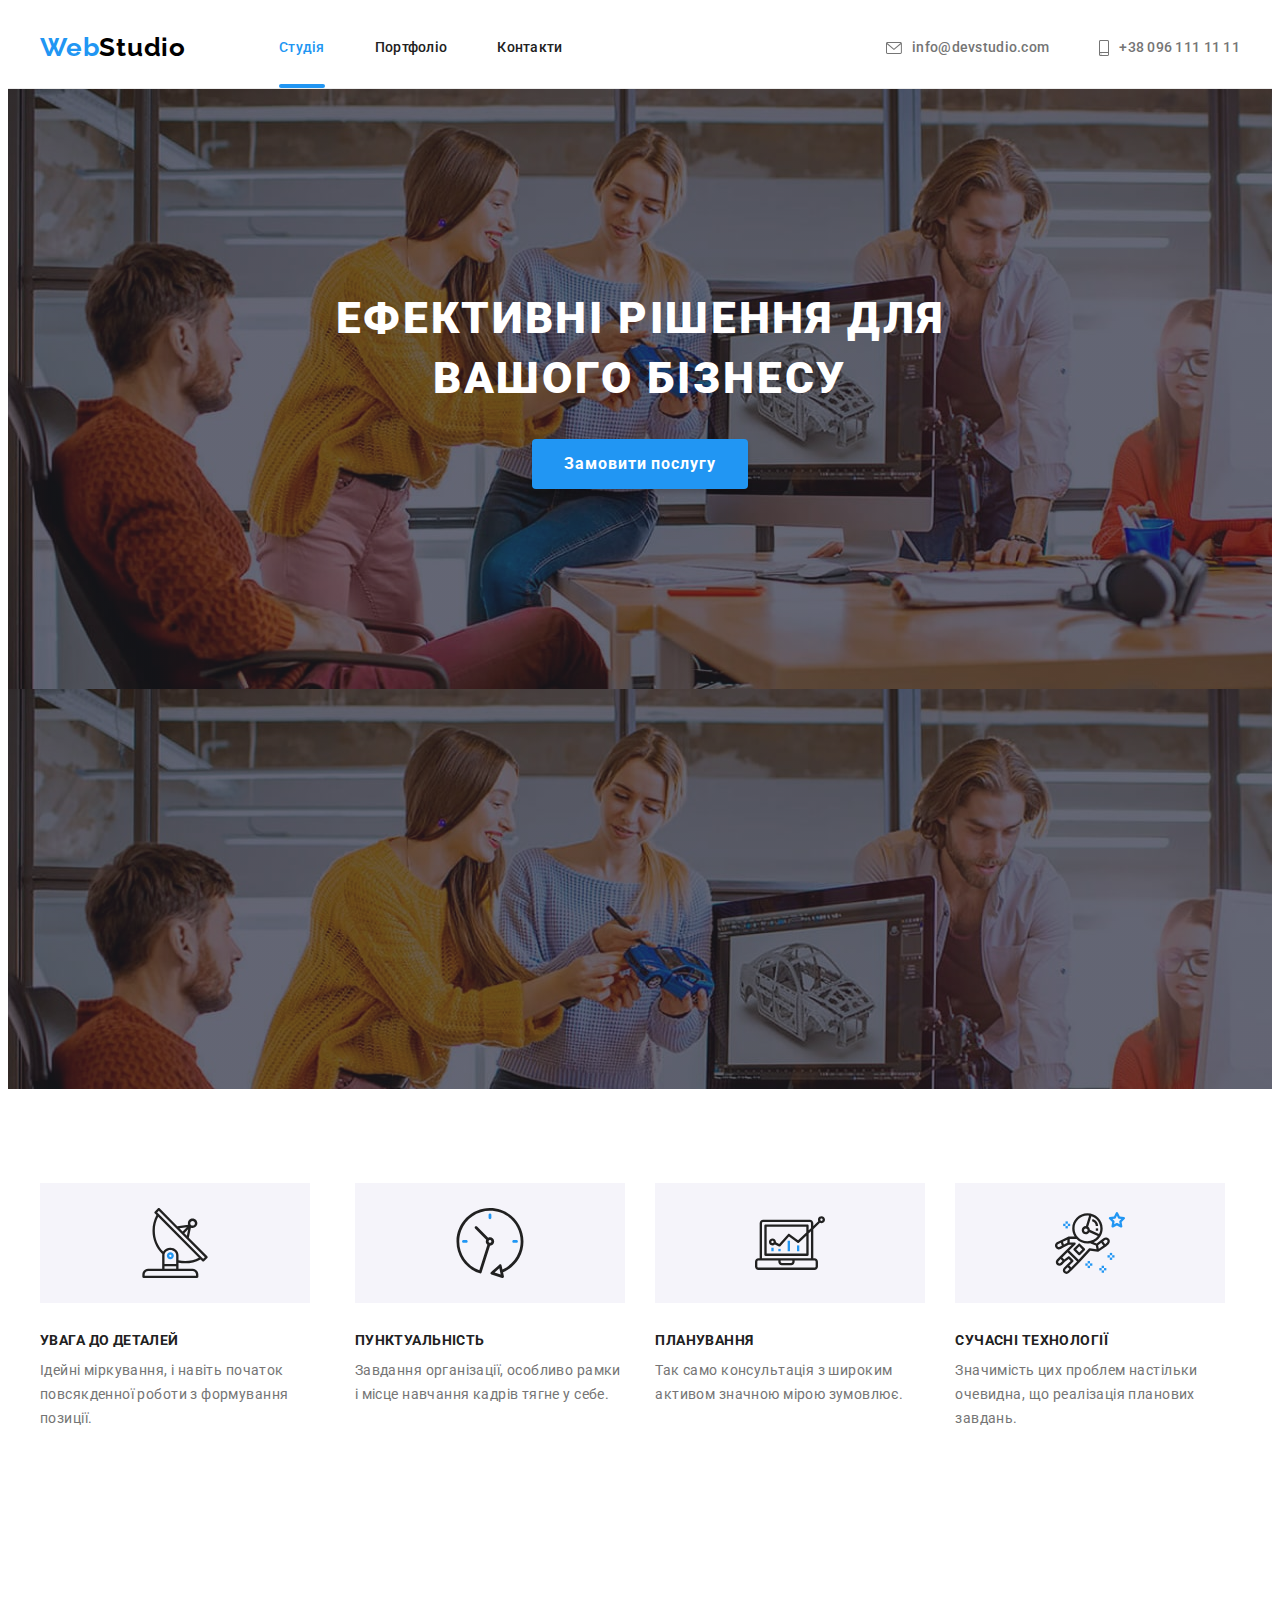
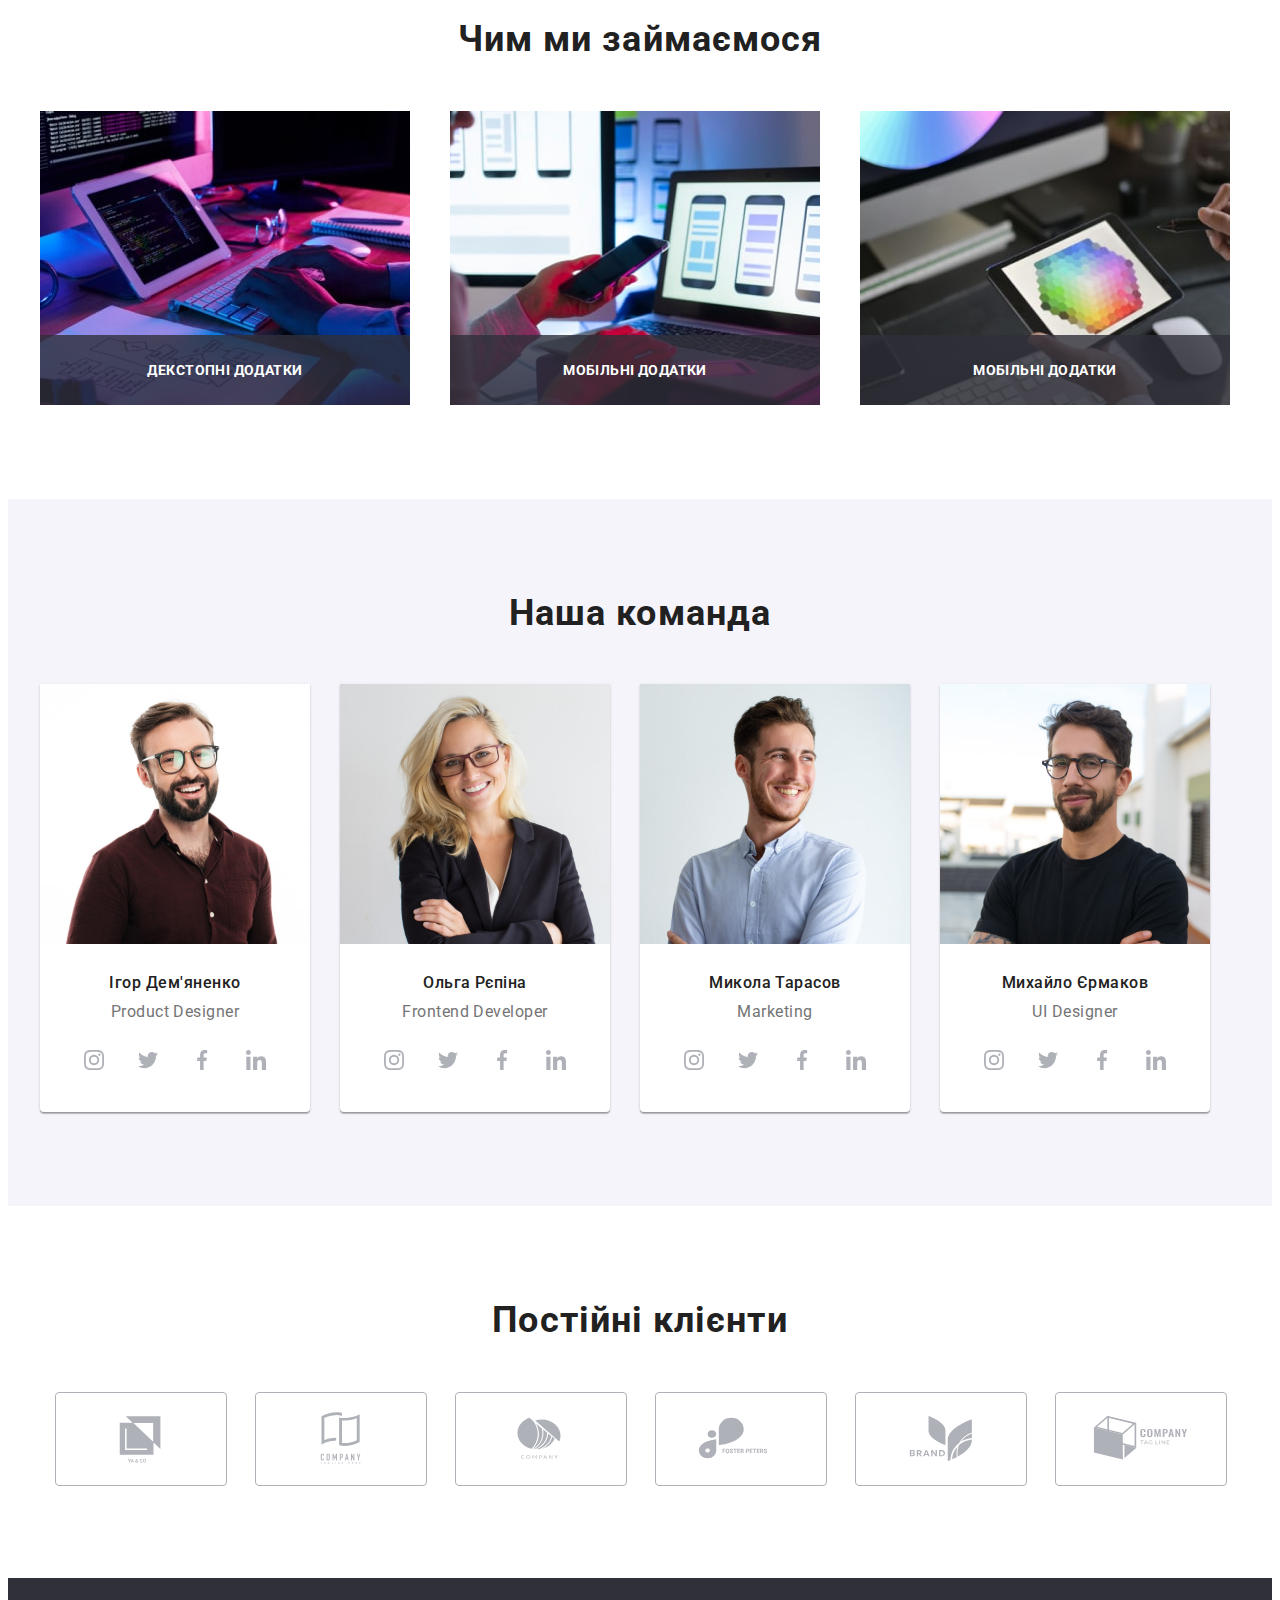
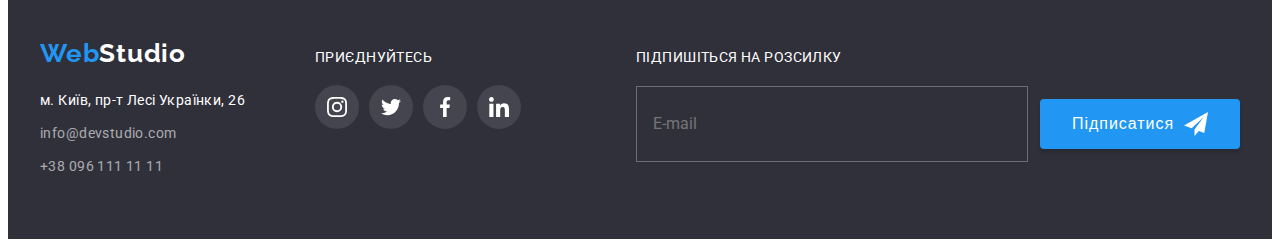
==== index.html @ c7eecdfa "8 start" ====
<!DOCTYPE html>
<html lang="uk">
<head>
    <meta charset="UTF-8">
    <meta http-equiv="X-UA-Compatible" content="IE=edge">
    <meta name="viewport" content="width=device-width, initial-scale=1.0">
    <title>Студія</title>
    <link rel="preconnect" href="https://fonts.googleapis.com">
    <link rel="preconnect" href="https://fonts.gstatic.com" crossorigin>
    <link href="https://fonts.googleapis.com/css2?family=Raleway:wght@700&family=Roboto:wght@400;500;700;900&display=swap"
        rel="stylesheet">
    <link rel="stylesheet" href="https://cdnjs.cloudflare.com/ajax/libs/modern-normalize/1.1.0/modern-normalize.min.css"
        integrity="sha512-wpPYUAdjBVSE4KJnH1VR1HeZfpl1ub8YT/NKx4PuQ5NmX2tKuGu6U/JRp5y+Y8XG2tV+wKQpNHVUX03MfMFn9Q=="
        crossorigin="anonymous" referrerpolicy="no-referrer" />
    <!-- <link rel="stylesheet" href="./css/styles.css" /> -->
    <link rel="stylesheet" href="./css/main.min.css" />
</head>
<body>
    
    <header> <!--Залоговок, шапка -->
        <div class="container ">
            <nav class="main-header">
                <a href="/" class="logo link"> <span>Web</span>Studio</a>
                <ul class="site-nav">
                    <li class="site-nav__item"><a href="/" class="site-nav__link current">Студія</a></li>
                    <li class="site-nav__item"><a href="./portfolio.html" class="site-nav__link">Портфоліо</a></li>
                    <li class="site-nav__item"><a href="/" class="site-nav__link">Контакти</a></li>
                </ul>
            </nav>
                <ul class="site-contacts">
                    <li class="site-contacts__item">
                        <a href="mailto:info@devstudio.com" class="site-contacts__mail link">
                            <svg class="contacts-icon envelope" width="16" height="12">
                                <use href="./images/icons.svg#icon-envelope"></use>
                            </svg>info@devstudio.com   
                        </a>
                    </li>
                    <li class="site-contacts__item">
                        <a href="tel:+380961111111" class="site-contacts__tel link">
                            <svg class="contacts-icon smartphone" width="10" height="16">
                                <use href="./images/icons.svg#icon-smartphone"></use>
                            </svg>+38 096 111 11 11
                        </a>
                    </li>
                </ul>
        </div>
    </header>

    
    <main> <!--Основний вміст сторінки -->
           <section class="hero overley">
                <div class="container">
                    <h1 class="hero-title">Ефективні рішення для вашого бізнесу</h1>
                    <button type="button" class="button" data-modal-open>Замовити послугу</button>
                </div>
            </section>
            
            <section class="section">
                <div class="container">
                    <h2 class="visually-hidden">Пункти організації роботи</h2>
                    <ul class="feature-list">
                        <li class="title-list icon-antenna">
                            <h3 class="title">УВАГА ДО ДЕТАЛЕЙ</h3>
                            <p>Ідейні міркування, і навіть початок повсякденної роботи з формування позиції.</p>
                        </li>
                            
                        <li class="title-list icon-clok">
                            <h3 class="title">ПУНКТУАЛЬНІСТЬ</h3>
                            <p>Завдання організації, особливо рамки і місце навчання кадрів тягне у себе.</p>
                        </li>
                            
                        <li class="title-list icon-diagram">
                            <h3 class="title">ПЛАНУВАННЯ</h3>
                            <p>Так само консультація з широким активом значною мірою зумовлює.</p>
                        </li>
                            
                        <li class="title-list icon-astronaut">
                            <h3 class="title">СУЧАСНІ ТЕХНОЛОГІЇ</h3>
                            <p>Значимість цих проблем настільки очевидна, що реалізація планових завдань.</p>
                        </li>
                    </ul>
                </div>
            </section>

            <section class="section section-work">
                <div class="container">
                    <h2 class="picture">Чим ми займаємося</h2>
                        <ul class="card-set">
                            <li class="card">
                                <div class="thumb">
                                    <img src="./images/img1.jpg" alt="Верстка сайту" width="370">
                                        <div class="product-actions">
                                            <p>ДЕКСТОПНІ ДОДАТКИ</p>
                                        </div>
                                </div>
                            </li>
                            <li class="card">
                                <div class="thumb">
                                    <img src="./images/img2.jpg" alt="Налаштування для мобільних телефонів" width="370">
                                        <div class="product-actions">
                                            <p>МОБІЛЬНІ ДОДАТКИ</p>
                                        </div>
                                </div>
                            </li>
                            <li class="card">
                                <img src="./images/img3.jpg" alt="Підбір кольорів" width="370">
                                <div class="thumb">
                                        <div class="product-actions">
                                            <p>МОБІЛЬНІ ДОДАТКИ</p>
                                        </div>
                                </div>
                            </li>
                        </ul>
                </div>
            </section>

            <section class="section-team section">
                <div class="container">
                <h2 class="team">Наша команда</h2>
                    <ul class="team-list">
                        <li class="team-card social-links">
                            <img src="./images/img1.1.jpg" alt="Ігор Дем'яненко" width="270">
                                <div class="team-names">
                                    <h3 class="team-member">Ігор Дем'яненко</h3>
                                    <p>Product Designer</p>

                                    <ul class="soc-list">
                                        <li class="soc-items"><a class="soc-link" href="#">
                                                <svg width="20" height="20" class="soc-icons">
                                                    <use href="./images/icons.svg#icon-instagram-2"></use>
                                    
                                                </svg>
                                            </a></li>
                                        <li class="soc-items"><a class="soc-link" href="#">
                                                <svg width="20" height="20" class="soc-icons">
                                                    <use href="./images/icons.svg#icon-twitter-1"></use>
                                    
                                                </svg>
                                            </a></li>
                                        <li class="soc-items"><a class="soc-link" href="#">
                                                <svg width="20" height="20" class="soc-icons">
                                                    <use href="./images/icons.svg#icon-facebook-1"></use>
                                    
                                                </svg>
                                            </a></li>
                                        <li class="soc-items"><a class="soc-link" href="#">
                                                <svg width="20" height="20" class="soc-icons">
                                                    <use href="./images/icons.svg#icon-linkedin-1"></use>
                                    
                                                </svg>
                                            </a></li>
                                    </ul>
                                </div>

                               
                        </li>
                        <li class="team-card social-links">
                            <img src="./images/img1.2.jpg" alt="Ольга Рєпіна" width="270">
                                <div class="team-names">
                                    <h3 class="team-member">Ольга Рєпіна</h3>
                                    <p>Frontend Developer</p>
                                    <ul class="soc-list">
                                        <li class="soc-items"><a class="soc-link" href="#">
                                                <svg width="20" height="20" class="soc-icons">
                                                    <use href="./images/icons.svg#icon-instagram-2"></use>
                                    
                                                </svg>
                                            </a></li>
                                        <li class="soc-items"><a class="soc-link" href="#">
                                                <svg width="20" height="20" class="soc-icons">
                                                    <use href="./images/icons.svg#icon-twitter-1"></use>
                                    
                                                </svg>
                                            </a></li>
                                        <li class="soc-items"><a class="soc-link" href="#">
                                                <svg width="20" height="20" class="soc-icons">
                                                    <use href="./images/icons.svg#icon-facebook-1"></use>
                                    
                                                </svg>
                                            </a></li>
                                        <li class="soc-items"><a class="soc-link" href="#">
                                                <svg width="20" height="20" class="soc-icons">
                                                    <use href="./images/icons.svg#icon-linkedin-1"></use>
                                    
                                                </svg>
                                            </a></li>
                                    </ul>
                                </div>
                                
                        </li>
                        <li class="team-card social-links">
                            <img src="./images/img1.3.jpg" alt="Микола Тарасов" width="270">
                                <div class="team-names">
                                    <h3 class="team-member">Микола Тарасов</h3>
                                    <p>Marketing</p>
                                    <ul class="soc-list">
                                        <li class="soc-items"><a class="soc-link" href="#">
                                                <svg width="20" height="20" class="soc-icons">
                                                    <use href="./images/icons.svg#icon-instagram-2"></use>
                                    
                                                </svg>
                                            </a></li>
                                        <li class="soc-items"><a class="soc-link" href="#">
                                                <svg width="20" height="20" class="soc-icons">
                                                    <use href="./images/icons.svg#icon-twitter-1"></use>
                                    
                                                </svg>
                                            </a></li>
                                        <li class="soc-items"><a class="soc-link" href="#">
                                                <svg width="20" height="20" class="soc-icons">
                                                    <use href="./images/icons.svg#icon-facebook-1"></use>
                                    
                                                </svg>
                                            </a></li>
                                        <li class="soc-items"><a class="soc-link" href="#">
                                                <svg width="20" height="20" class="soc-icons">
                                                    <use href="./images/icons.svg#icon-linkedin-1"></use>
                                    
                                                </svg>
                                            </a></li>
                                    </ul>
                                </div>
                                
                        </li>
                        <li class="team-card social-links">
                            <img src="./images/img1.4.jpg" alt="Михайло Єрмаков" width="270">
                                <div class="team-names">
                                    <h3 class="team-member">Михайло Єрмаков</h3>
                                    <p>UI Designer</p>
                                    <ul class="soc-list">
                                        <li class="soc-items"><a class="soc-link" href="#">
                                                <svg width="20" height="20" class="soc-icons">
                                                    <use href="./images/icons.svg#icon-instagram-2"></use>
                                    
                                                </svg>
                                            </a></li>
                                        <li class="soc-items"><a class="soc-link" href="#">
                                                <svg width="20" height="20" class="soc-icons">
                                                    <use href="./images/icons.svg#icon-twitter-1"></use>
                                    
                                                </svg>
                                            </a></li>
                                        <li class="soc-items"><a class="soc-link" href="#">
                                                <svg width="20" height="20" class="soc-icons">
                                                    <use href="./images/icons.svg#icon-facebook-1"></use>
                                    
                                                </svg>
                                            </a></li>
                                        <li class="soc-items"><a class="soc-link" href="#">
                                                <svg width="20" height="20" class="soc-icons">
                                                    <use href="./images/icons.svg#icon-linkedin-1"></use>
                                    
                                                </svg>
                                            </a></li>
                                    </ul>
                                </div>
                                
                        </li>
                    </ul>
                </div>
            </section>
            <section class="section-customers section">
                <div class="container">
                    <h2 class="team">Постійні клієнти</h2>
                        <ul class="customers-list">
                            <li class="customers-items">
                                <a class="customers-link" href="#">
                                    <svg width="106" height="60" class="customers-icons">
                                        <use href="./images/icons.svg#icon-Logo"></use>                        
                                    </svg>
                                </a>
                            </li>
                            <li class="customers-items">
                                <a class="customers-link" href="#">
                                    <svg width="106" height="60" class="customers-icons">
                                        <use href="./images/icons.svg#icon-Logo-1"></use>
                                    </svg>
                                </a>
                            </li>
                            <li class="customers-items">
                                <a class="customers-link" href="#">
                                    <svg width="106" height="60" class="customers-icons">
                                        <use href="./images/icons.svg#icon-Logo-2"></use>
                                    </svg>
                                </a>
                            </li>
                            <li class="customers-items">
                                <a class="customers-link" href="#">
                                    <svg width="106" height="60" class="customers-icons">
                                        <use href="./images/icons.svg#icon-Logo-3"></use>
                                    </svg>
                                </a>
                            </li>
                            <li class="customers-items">
                                <a class="customers-link" href="#">
                                    <svg width="106" height="60" class="customers-icons">
                                        <use href="./images/icons.svg#icon-Logo-4"></use>
                                    </svg>
                                </a>
                            </li>
                            <li class="customers-items">
                                <a class="customers-link" href="#">
                                    <svg width="106" height="60" class="customers-icons">
                                        <use href="./images/icons.svg#icon-Logo-5"></use>
                                    </svg>
                                </a>
                            </li>
                            
                        </ul>

                </div>
            </section>
    </main>


    <footer class="footer"> <!-- Колонтитул -->
        <div class="container div-footer">
            <div>
                <a href="/" class="footer-logo link"> <span>Web</span>Studio</a>
                    <address>
                        <ul class="link">
                            <li class="address-link"><a href="" class="link-addres link">м. Київ, пр-т Лесі Українки, 26</a></li>
                            <li class="address-link"><a href="mailto:info@devstudio.com" class="link-mail link">info@devstudio.com</a></li>
                            <li class="address-link"><a href="tel:+380961111111" class="link-tel link">+38 096 111 11 11</a></li>
                        </ul>
                    </address>
            </div>
            <div class="join">
                    <p class="join-soc">ПРИЄДНУЙТЕСЬ</p>
                    <ul class="soc-list-join">
                        <li class="soc-items-join">
                            <a class="soc-link-join" href="#">
                                <svg width="20" height="20" class="soc-icons">
                                    <use href="./images/icons.svg#icon-instagram-2"></use>
                                </svg>
                            </a>
                        </li>
                        <li class="soc-items-join">
                            <a class="soc-link-join" href="#">
                                <svg width="20" height="20" class="soc-icons">
                                    <use href="./images/icons.svg#icon-twitter-1"></use>
                                </svg>
                            </a>
                        </li>
                        <li class="soc-items-join">
                            <a class="soc-link-join" href="#">
                                <svg width="20" height="20" class="soc-icons">
                                    <use href="./images/icons.svg#icon-facebook-1"></use>
                                </svg>
                            </a>
                        </li>
                        <li class="soc-items-join">
                            <a class="soc-link-join" href="#">
                                <svg width="20" height="20" class="soc-icons">
                                    <use href="./images/icons.svg#icon-linkedin-1"></use>
                                </svg>
                            </a>
                        </li>
                    </ul>
            </div>
            <div class="forma">
               <form class="form-bottom">
                    <p class="form-text">ПІДПИШІТЬСЯ НА РОЗСИЛКУ</p>
                        <div class="forma-email">
                            <input name="email" type="email" class="forma-email-input" placeholder="E-mail">
                                <button type="submit" class="forma-button-submit">
                                    <span class="forma-button-text">Підписатися</span>
                                        <svg class="forma-icon">
                                            <use href="./images/icons.svg#icon-icon-send"></use>
                                        </svg>
                                </button>
                        </div>
               </form> 
            </div>
        </div>
       
    </footer>

    <div class="backdrop is-hidden" data-modal>
        <div class="modal">
            <button class="close" data-modal-close>
            <svg class="icon-close">
                <use href="./images/icons.svg#icon-close-black"></use>
            </svg>
            </button> 
            <form class="form-modal">
                <h2 class="title-modal">Залиште свої дані, ми вам передзвонимо</h2>
                    <div class="form-field">
                        <label for="name">Ім'я</label>
                        <div class="modal-input-wrapper">
                            <input type="text" name="name" id="name">
                            <svg class="icon-modal" width="18" height="18">
                                <use href="./images/icons.svg#icon-person-black-18dp-1"></use>
                            </svg>
                        </div>
                    </div>
                    <div class="form-field">
                        <label for="tel">Телефон</label>
                        <div class="modal-input-wrapper">
                            <input type="tel" name="tel" id="tel">
                            <svg class="icon-modal" width="18" height="18">
                                <use href="./images/icons.svg#icon-phone-black-18dp-1"></use>
                            </svg>
                        </div>
                    </div>
                    <div class="form-field">
                        <label for="email">Пошта</label>
                        <div class="modal-input-wrapper">
                            <input type="email" name="email" id="email">
                            <svg class="icon-modal" width="18" height="18">
                                <use href="./images/icons.svg#icon-email-black-18dp-1"></use>
                            </svg>
                        </div>
                    </div>
                    <div class="form-field">
                        <label for="comment">Коментар</label>
                        <textarea class="comment" name="comment" id="comment" cols="30" rows="10" placeholder="Введіть текст"></textarea>
                    </div>

                    <div class="form-field-check">
                        <input class="modal-politic-check visually-hidden" type="checkbox" name="politic" id="politic">
                        <label class="modal-politic-label" for="politic">Погоджуюся з розсилкою та приймаю <a class="a-modal" href="">Умови договору</a></label>
                    </div>
                    
                    <div class="form-submit">
                        <button class="submit-button" type="submit">Відправити</button>
                    </div>

            </form>  
        </div>
        
    </div>

    <script src="./js/modal.js"></script>
</body>
</html>
---- css/styles.css ----
:root {
    --body-color: #757575;
    --span-color: #2196F3;
    --logo-color: #000000;
    --main-nav-link-color: #212121;
    --hero-title-color: #FFFFFF;
    --link-mail-color: rgba(255, 255, 255, 0.6);
    --link-tel-color: rgba(255, 255, 255, 0.6);

}

p,
h1,
h2,
h3,
h4,
h5,
h6 {
    margin: 0px;
}

ul,
ol {
    margin: 0px;
    padding: 0;
}


img {
    display: block;
    max-width: 100%;
    height: auto;
}

.container {
    width: 1200px;
    padding-left: 15px;
    padding-right: 15px;
    margin-left: auto;
    margin-right: auto;
}

.section {
    padding-top: 94px;
    padding-bottom: 94px;
}

body {
    color: var(--body-color);
    font-family: 'Roboto', sans-serif;
}

/* header */

span {
    color:var(--span-color);
}


.logo {
    display: flex;
    margin: 24px 93px 25px 0;

    color: var(--logo-color);
    font-family: 'Raleway';
    font-weight: 700;
    font-size: 26px;
    line-height: 1.19;
    letter-spacing: 0.03em;
}


/*main-nav*/

header .container {
    display: flex;
    align-items: center;
}

.main-header {
    display: flex;
}

.site-nav {
    display: flex;
}


.site-nav__item {
    margin-right: 50px;
}


.site-nav__item:last-child {
    margin-right: 0;
}



.site-nav__link {
    display: block;
        padding-top: 32px;
        padding-bottom: 32px;
    
        color: var(--main-nav-link-color);
        font-weight: 500;
        font-size: 14px;
        line-height: 1.14;
        letter-spacing: 0.02em;

        text-decoration: none;
    
        transition-property: color;
        transition-duration: 250ms;
        transition-timing-function: cubic-bezier(0.4, 0, 0.2, 1);
}



.site-nav__link:hover,
.site-nav__link:focus {
    color: var(--span-color);
}



.site-nav__link.current {
    color: var(--span-color);

    position: relative;
}

/* Підкреслення*/


.site-nav__link.current::after {
    content: '';

    position: absolute;
    bottom: 0;

    display: block;
    width: 100%;
    height: 4px;
    background: #2196F3;
    border-radius: 2px;
}




/* header > ul */

header {
    border-bottom: 1px solid #ECECEC;
}

.nav {
    display: flex;
    margin-left: auto;
        
}

.nav .item {
    display: flex;
    margin-right: 50px;
    margin-top: 32px;
    margin-bottom: 32px;
}

.nav .item:last-child {
    margin-right: 0;
}


.mail {
    display: flex;
    align-items: center;


    color: var(--body-color);
    font-weight: 500;
    font-size: 14px;
    line-height: 1.14;
    letter-spacing: 0.02em;

    transition-property: color;
    transition-duration: 250ms;
    transition-timing-function: cubic-bezier(0.4, 0, 0.2, 1);
}

.tel {
    display: flex;
    align-items: center;


    color: var(--body-color);
    font-weight: 500;
    font-size: 14px;
    line-height: 1.14;
    letter-spacing: 0.02em;

    transition-property: color;
    transition-duration: 250ms;
    transition-timing-function: cubic-bezier(0.4, 0, 0.2, 1);
}

.mail:hover,
.mail:focus {
    color: var(--span-color);
}

.tel:hover,
.tel:focus {
    color: var(--span-color);
}

.envelope {
    margin-right: 10px;
    fill: currentColor;   
}

.smartphone {
    margin-right: 10px;
    fill: currentColor;
}


/*main*/

/*hero*/



.hero { 
    padding: 200px 0px;
    text-align: center;

    background-color: #2F303A;
}

.overley {
    max-width: 1600px;
    height: 600px;
    margin-left: auto;
    margin-right: auto;

    background-image: linear-gradient(to right,
            rgba(47, 48, 58, 0.4),
            rgba(47, 48, 58, 0.4)),
        url(../images/Img-hero.jpg);

}

.hero-title {
    display: block;
    margin: auto; 
    max-width: 696px;
    margin-bottom: 30px;

    color: var(--hero-title-color);
    font-weight: 900;
    font-size: 44px;
    line-height: 1.36;
    text-align: center;
    letter-spacing: 0.06em;
    text-transform: uppercase;
}

/* button */

.button {
    border-radius: 4px;
    padding: 10px 32px;
    border: transparent;
     
    color: var(--hero-title-color);
    background-color: #2196F3;
    font-family: 'Roboto';
    font-weight: 700;
    font-size: 16px;
    line-height: 1.88;
    letter-spacing: 0.06em;
    cursor: pointer;

    box-shadow: 0px 4px 4px rgba(0, 0, 0, 0.15);

    transition-property: background-color;
    transition-duration: 250ms;
    transition-timing-function: cubic-bezier(0.4, 0, 0.2, 1);
}

.button:hover,
.button:focus {
    background: #188CE8;
}

/*feature-list*/

.feature-list {
    display: flex;
    gap: 30px;  
}

.feature-list .title-list:last-child {
    margin-right: 0;
}

.feature-list .title {
    margin-bottom: 10px;

    color: var(--main-nav-link-color);
    font-weight: 700;
    font-size: 14px;
    line-height: 1.14;
    letter-spacing: 0.03em;
    text-transform: uppercase
}

.feature-list p {
    font-size: 14px;
    line-height: 1.71;
    letter-spacing: 0.03em;
}

.title-list::before {
    display: block;
    content: "";
    height: 120px;
    width: 270px;
    background-size: 70px;
    background-repeat: no-repeat;
    background-position: center;
    background-color: #F5F4FA;
    margin-bottom: 30px;
    
}

.icon-antenna::before {
    background-image: url(../images/antenna\ 1.svg);
}

.icon-clok::before {
    background-image: url(../images/clock\ 1.svg);
}

.icon-diagram::before {
    background-image: url(../images/diagram\ 1.svg);
}

.icon-astronaut::before {
    background-image: url(../images/astronaut\ 1.svg);
}


/*picture*/

.section-work {
    padding-top: 0;
}

.card-set {
    display: flex;
    margin-right: -30px;
    text-align: center;
}

.card-set .card {
    flex-basis: calc(100% / 3 - 30px);
    margin-right: 30px;
    
    
}

.card-set .card:last-child {
    margin-right: 0;
}

.picture {
    margin-bottom: 50px;

    color: var(--main-nav-link-color);
    font-weight: 700;
    font-size: 36px;
    line-height: 1.16;
    text-align: center;
    letter-spacing: 0.03em;
}

.thumb {
    position: relative;
}

.product-actions {
    position: absolute;
    bottom: 0;
    
    width: 370px;
    height: 70px;

    background: rgba(47, 48, 58, 0.8);
}

.product-actions p {
    font-weight: 700;
    font-size: 14px;
    line-height: 16px;
    text-align: center;
    letter-spacing: 0.03em;
    color: #FFFFFF;

    margin-top: 27px;
}



/*team*/

.team-list {
    display: flex;
}

.team-card {
    width: 270px;
    margin-right: 30px;
}

.team-card:nth-child(4n) {
    margin-right: 0;
}

/* .social-links {
    content: "";
    display: inline-block;
    width: 206px;
    height: 44px;
    background-image: url(../images/instagram\ 2.svg), 
    url(../images/twitter\ 1.svg);
    background-size: 20px;
    background-repeat: no-repeat;
    background-position: avto;
    background-color: gray;
} */

.section-team {
    background: #F5F4FA;
}

.team-list > li {
    background: #FFFFFF;
    /* filter: drop-shadow(0px 4px 4px rgba(0, 0, 0, 0.25)); */
    box-shadow: 0px 1px 3px rgba(0, 0, 0, 0.12), 0px 1px 1px rgba(0, 0, 0, 0.14), 0px 2px 1px rgba(0, 0, 0, 0.2);
    border-radius: 0px 0px 4px 4px;
}

.team {
    margin-bottom: 50px;

    color: var(--main-nav-link-color);
    font-weight: 700;
    font-size: 36px;
    line-height: 1.16;
    text-align: center;
    letter-spacing: 0.03em;
}

.team-names {
    padding-top: 30px;
    padding-bottom: 30px;
}


.team-member {
    margin-bottom: 10px;

    color: var(--main-nav-link-color);
    font-weight: 500;
    font-size: 16px;
    line-height: 1.18;
    text-align: center;
    letter-spacing: 0.03em;
}

.team-list p {
    font-size: 16px;
    line-height: 1.18;
    text-align: center;
    letter-spacing: 0.03em;
}

.soc-list {
    margin-top: 16px;
    
    display: flex;
    justify-content: center;
    align-items: center;
}

.soc-items {
    width: 44px;
    height: 44px;

}

.soc-link {
    width: 100%;
    height: 100%;
    background-color: #fff;
    display: flex;
    border-radius: 50%;
    justify-content: center;
    align-items: center;
    color: #AFB1B8;

    transition-property: background-color, color, fill;
    transition-duration: 250ms;
    transition-timing-function: cubic-bezier(0.4, 0, 0.2, 1);

}

.soc-link:hover {
    background-color: #2196F3;
    fill: #fff;
}

.soc-link {
    fill: currentColor;
}

.soc-items:not(:last-child) {
    margin-right: 10px;
}


/* Постійні клієнти */

.customers-list {
    display: flex;
    justify-content: center;
    align-items: center;
}

.customers-items {
    width: 170px;
    height: 92px;
    
    margin-right: 30px;
}

.customers-items:nth-child(6) {
    margin-right: 0px;
}

.customers-link {
    width: 100%;
    height: 100%;
    display: flex;
    justify-content: center;
    align-items: center;
    fill: #AFB1B8;
    
    border: 1px solid #AFB1B8;
    border-radius: 4px;

    transition-property: fill;
    transition-duration: 250ms;
    transition-timing-function: cubic-bezier(0.4, 0, 0.2, 1);
}

.customers-link:hover,
.customers-link:focus {
    border: 1px solid #2196F3;
}

.customers-link:hover {
    fill:  #2196F3;
}






/*footer*/

address .link {
    display: block;
}

.footer {
    padding-top: 60px;
    padding-bottom: 60px;

    background: #2F303A;
}


.footer-logo {
    display: flex;
    margin-bottom: 20px;

    color: var(--hero-title-color);
    font-family: 'Raleway';
    font-weight: 700;
    font-size: 26px;
    line-height: 1.19;
    letter-spacing: 0.03em;
}

.link-addres {
    color: var(--hero-title-color);
    font-style: normal;
    font-weight: 400;
    font-size: 14px;
    line-height: 1.71;
    letter-spacing: 0.03em;

    transition-property:color;
    transition-duration: 250ms;
    transition-timing-function: cubic-bezier(0.4, 0, 0.2, 1);
}

.link-addres:hover,
.link-addres:focus {
    color: var(--span-color);
}

.address-link {
    margin-bottom: 9px;
}

.address-link:last-child {
    margin-bottom: 0;
}

.link-mail {
    color: var(--link-mail-color);
    font-style: normal;
    font-weight: 400;
    font-size: 14px;
    line-height: 1.71;
    letter-spacing: 0.03em;

    transition-property: color;
    transition-duration: 250ms;
    transition-timing-function: cubic-bezier(0.4, 0, 0.2, 1);
}

.link-mail:hover,
.link-mail:focus {
    color: var(--span-color);
}

.link-tel {
    color: var(--link-tel-color);
    font-style: normal;
    font-weight: 400;
    font-size: 14px;
    line-height: 1.71;
    letter-spacing: 0.03em;

    transition-property: color;
    transition-duration: 250ms;
    transition-timing-function: cubic-bezier(0.4, 0, 0.2, 1);
}

.link-tel:hover,
.link-tel:focus  {
    color: var(--span-color);
}


/* ПРИЄДНУЙТЕСЬ */

.div-footer {
    display: flex;
    align-items: baseline;
}

.join {
    margin-left: 70px;
}

.join-soc {
    font-size: 14px;
    line-height: 16px;
    letter-spacing: 0.03em;
    text-transform: uppercase;
    margin-bottom: 20px;
    
    color: #FFFFFF;
}

.soc-list-join {
    display: flex;
    justify-content: center;
    align-items: center;
}

.soc-items-join {
    width: 44px;
    height: 44px;

}

.soc-link-join {
    width: 100%;
    height: 100%;
    
    background: rgba(255, 255, 255, 0.1);
    display: flex;
    border-radius: 50%;
    justify-content: center;
    align-items: center;
    color: #fff;

    transition-property: background, color;
    transition-duration: 250ms;
    transition-timing-function: cubic-bezier(0.4, 0, 0.2, 1);

}

.soc-link-join:hover {
    background-color: #2196F3;
    fill: #fff;
}

.soc-link-join {
    fill: currentColor;
}

.soc-items-join:not(:last-child) {
    margin-right: 10px;
}

/* ПРИЄДНУЙТЕСЬ кінець */


/* ПІДПИШІТЬСЯ НА РОЗСИЛКУ */

.forma {
    margin-left: auto;
}

.form-bottom {
    display: block;
    margin-top: 0em;
}

.form-text {
    font-size: 14px;
    line-height: 1.14;
    letter-spacing: 0.03em;
    text-transform: uppercase;
    margin-bottom: 20px;
    
    color: #FFFFFF;
}

.forma-email {
    display: flex;
    align-items: center;
    
}

.forma-email-input{
    width: 358px;
    height: 50px;
    padding-left: 16px;
    font-size: 16px;
    line-height: 1.25;
    cursor: pointer;
    border: 1px solid rgba(255, 255, 255, 0.3);
    transition: filter 250ms cubic-bezier(0.4, 0, 0.2, 1);
    background-color: #2F303A;
    color: rgba(255, 255, 255, 0.6);
}

.forma-button-submit {
    display: flex;
    width: 200px;
    height: 50px;

    background: #2196F3;
    box-shadow: 0px 4px 4px rgba(0, 0, 0, 0.15);
    border-radius: 4px;
    border: none;

    
    margin-left: 12px;
    align-items: center;
    justify-content: center;
    cursor: pointer;
        
    transition: box-shadow 250ms cubic-bezier(0.4, 0, 0.2, 1);
        
}



.forma-button-text {
    font-size: 16px;
    line-height: 1.88;
       
    align-items: center;
    text-align: center;
    letter-spacing: 0.06em;
    
    color: #FFFFFF;
}

.forma-icon {
    margin-left: 10px;
    width: 24px;
    height: 24px;
}


/* portfolio */

.list-but {
    display: flex;
    justify-content: center;
    margin-bottom: 50px;

}

.list-but .filter + .filter {
    margin-left: 8px;
    
    
}


.but {
    display: flex;
    border-radius: 4px;
    padding: 6px 22px;
    border: transparent;

    color: var(--main-nav-link-color);
    background: #F5F4FA;
    font-family: 'Roboto';
    font-weight: 500;
    font-size: 16px;
    line-height: 1.62;
    cursor: pointer;

    transition-property: background, color, box-shadow;
    transition-duration: 250ms;
    transition-timing-function: cubic-bezier(0.4, 0, 0.2, 1);

    
}

.but:hover,
.but:focus {
    color: #FFFFFF;
    background:#2196F3;

    box-shadow: 0px 3px 1px rgba(0, 0, 0, 0.1), 0px 1px 2px rgba(0, 0, 0, 0.08), 0px 2px 2px rgba(0, 0, 0, 0.12);
    border-radius: 4px;
}

/* net */

.net {
    display: flex;
    flex-wrap: wrap;
} 


.net-element {
    width: calc((100% - 60px) / 3);
    margin-right: 30px;
    margin-bottom: 30px;

    
}

.net-element:nth-child(3n) {
    margin-right: 0;
}

.net-element:nth-last-child(-n + 3) {
    margin-bottom: 0;
}

.title-element {
    margin: 20px 24px 20px 24px;
}

.portfolio-link {
    display: block;

    transition-property: box-shadow ;
    transition-duration: 250ms;
    transition-timing-function: cubic-bezier(0.4, 0, 0.2, 1);

}

.portfolio-link:hover,
.portfolio-link:focus {
    
    box-shadow: 0px 1px 1px rgba(0, 0, 0, 0.12), 0px 4px 4px rgba(0, 0, 0, 0.06), 1px 4px 6px rgba(0, 0, 0, 0.16);
}


.project-description {
    padding: 20px 24px;
    border-left: 1px solid #EEEEEE;
    border-right: 1px solid #EEEEEE;
    border-bottom: 1px solid #EEEEEE;
}

.project {
    margin-bottom: 4px;

    color: var(--main-nav-link-color);
    font-weight: 700;
    font-size: 18px;
    line-height: 2.00;
    letter-spacing: 0.06em;
}
.description {
    color: var(--body-color);
    font-size: 16px;
    line-height: 1.88;
    letter-spacing: 0.03em;
}

/* Оверлей */

.portfolio-thumb {
    position: relative;
    overflow: hidden;
}

.overlay {
    position: absolute;
    top: 0;
    left: 0;
    width: 100%;
    height: 100%;
    padding-top: 63px;
    padding-right: 24px;
    padding-left: 24px;


    background: rgba(33, 150, 243, 0.9);

    transform:translateY(100%);
    transition: transform 250ms cubic-bezier(0.4, 0, 0.2, 1);
}

.net-element:hover .overlay {
    transform: translateY(0);
}

.overlay p {
    font-size: 18px;
    line-height: 1.56;
            
    letter-spacing: 0.03em;
    
    color: #FFFFFF;
}



ul {
    list-style: none;
}

.link {
    text-decoration: none;
}

.visually-hidden {
    position: absolute;
    width: 1px;
    height: 1px;
    margin: -1px;
    border: 0;
    padding: 0;
    white-space: nowrap;
    overflow: hidden;
}


/* backdrop */

.backdrop {
    position: fixed;
    top: 0;
    left: 0;
    width: 100%;
    height: 100%;
    background: rgba(0, 0, 0, 0.2);

    transition-property: background, opacity;
    transition-duration: 250ms;
    transition-timing-function: cubic-bezier(0.4, 0, 0.2, 1);

}

.backdrop.is-hidden {
    opacity: 0;
    pointer-events: none;
}

.modal {
    position: absolute;
    top: 50%;
    left: 50%;
    transform: translate(-50%, -50%);

    min-height: 581px;
    min-width: 528px;

    background: #FFFFFF;
    
    box-shadow: 0px 1px 3px rgba(0, 0, 0, 0.12), 0px 1px 1px rgba(0, 0, 0, 0.14), 0px 2px 1px rgba(0, 0, 0, 0.2);
    border-radius: 4px;

    transition-property: background, opacity, box-shadow;
    transition-duration: 250ms;
    transition-timing-function: cubic-bezier(0.4, 0, 0.2, 1);
    
}

.icon-close {
    position: absolute;
    top: 50%;
    left: 50%;
    transform: translate(-50%, -50%);
    width: 18px;
    height: 18px;
}



.close {
    position: absolute;
    width: 30px;
    height: 30px;
    right: 8px;
    top: 8px;
    padding: 0;
    border-radius: 50%;
    cursor: pointer;
       
    background: #FFFFFF;
    border: 1px solid rgba(0, 0, 0, 0.1);
    transition: fill 250ms cubic-bezier(0.4, 0, 0.2, 1);
}

/* .close:focus {
    color: #2196F3;
} */

.close:hover{
    fill: #2196F3;
}

/* Залиште свої дані, ми вам передзвонимо */

.form-modal {
    padding: 40px;
}

.title-modal {
    font-size: 20px;
    line-height: 1.15;
    text-align: center;
    letter-spacing: 0.03em;

    color: #212121;

    margin-bottom: 12px;
  
}

.form-field {
    
    display: flex;
    flex-direction: column;
    margin-bottom: 28px;
}

.form-field label {
    margin-bottom: 4px;
    font-size: 12px;
    line-height: 1.17;
    letter-spacing: 0.01em;
}

.form-field input {
    display: inline-block;
    width: 448px;
    height: 40px;
    padding: 0 0 0 40px;
    outline: none;
    border: 1px solid rgba(33, 33, 33, 0.2);
    border-radius: 4px;
    cursor: pointer;
    transition: border-color 250ms cubic-bezier(0.4, 0, 0.2, 1);
    
}

.form-field input:focus {
    border-color: #2196F3;
}

.form-field input:focus + svg {
    fill: #2196F3;
}

.form-field input::placeholder {
    font-size: 12px;
    line-height: 1.17;
    letter-spacing: 0.01em;
    color: rgba(117, 117, 117, 0.5);
}


input, textarea {
    padding-top: 12px;
    padding-left: 16px;
    padding-right: 16px;
    padding-bottom: 12px;
    font-family: inherit;
    font-size: inherit;
}

.comment {
    display: block;
    width: 448px;
    height: 120px;
    outline: none;
    cursor: pointer;

    resize: none;
    border: 1px solid rgba(33, 33, 33, 0.2);
    border-radius: 4px;
    transition: border 250ms cubic-bezier(0.4, 0, 0.2, 1);
}

.form-field textarea:focus {
    border-color: #2196F3;
}

.modal-politic-label {
    display: flex;
    align-items: center;

    font-size: 14px;
    line-height: 1.71;
    letter-spacing: 0.03em;
    color: #757575;
}

.modal-politic-label::before {
    content: '';
    width: 16px;
    height: 16px;
    border: 2px solid #131111;
    margin-right: 7px;

}

.modal-politic-check:checked + label::before {
    border: none;
    background-repeat: no-repeat;
    background-image: url(../images/check.svg);
    background-position: center;
    background-color: #2196F3;
    border-radius: 2px;
}

.form-field-check .visually-hidden {
    position: absolute;
    width: 1px;
    height: 1px;
    margin: -1px;
    border: 0;
    padding: 0;
    white-space: nowrap;
    overflow: hidden;
}

.form-field-check {
    display: flex;
    justify-content: center;
    margin-bottom: 30px;
    margin-top: 20px;
}

.a-modal {
   color: #2196F3; 
}




.form-submit {
    display: flex;
    justify-content: center;
}

.submit-button {
    font-size: 16px;
    line-height: 1.88;
    align-items: center;
    text-align: center;
    letter-spacing: 0.06em;
    
    color: #FFFFFF;

    width: 200px;
    height: 50px;
    left: 700px;
    top: 712px;
    cursor: pointer;
    border-style: none;
        
    background: #2196F3;
    box-shadow: 0px 4px 4px rgba(0, 0, 0, 0.15);
    border-radius: 4px;
}

.submit-button:hover,
.submit-button:focus {
    background-color: #1976d2;
}

.modal-input-wrapper {
    position: relative;
}

.icon-modal {
    position: absolute;

    top: 50%;
    left: 12px;

    transform: translateY(-50%);
}
---- css/main.min.css ----
p,h1,h2,h3,h4,h5,h6{margin:0px}ul,ol{margin:0px;padding:0}img{display:block;max-width:100%;height:auto}ul{list-style:none}body{color:var(--body-color);font-family:"Roboto",sans-serif}.container{width:1200px;padding-left:15px;padding-right:15px;margin-left:auto;margin-right:auto}span{color:var(--span-color)}header .container{display:flex;align-items:center}.main-header{display:flex}.site-nav{display:flex}.site-nav__item{margin-right:50px}.site-nav__item:last-child{margin-right:0}.site-nav__link{display:block;padding-top:32px;padding-bottom:32px;color:var(--main-nav-link-color);font-weight:500;font-size:14px;line-height:1.14;letter-spacing:.02em;text-decoration:none;transition-property:color;transition-duration:250ms;transition-timing-function:cubic-bezier(0.4, 0, 0.2, 1)}.site-nav__link:hover,.site-nav__link:focus{color:var(--span-color)}.site-nav__link.current{color:var(--span-color);position:relative}.site-nav__link.current::after{content:"";position:absolute;bottom:0;display:block;width:100%;height:4px;background:#2196f3;border-radius:2px}header{border-bottom:1px solid #ececec}.nav{display:flex;margin-left:auto}.nav .item{display:flex;margin-right:50px;margin-top:32px;margin-bottom:32px}.nav .item:last-child{margin-right:0}.site-contacts{display:flex;margin-left:auto}.site-contacts .site-contacts__item{display:flex;margin-right:50px;margin-top:32px;margin-bottom:32px}.site-contacts .site-contacts__item:last-child{margin-right:0}.site-contacts__mail{display:flex;align-items:center;color:var(--body-color);font-weight:500;font-size:14px;line-height:1.14;letter-spacing:.02em;transition-property:color;transition-duration:250ms;transition-timing-function:cubic-bezier(0.4, 0, 0.2, 1)}.site-contacts__mail:hover,.site-contacts__mail:focus{color:var(--span-color)}.site-contacts__tel{display:flex;align-items:center;color:var(--body-color);font-weight:500;font-size:14px;line-height:1.14;letter-spacing:.02em;transition-property:color;transition-duration:250ms;transition-timing-function:cubic-bezier(0.4, 0, 0.2, 1)}.site-contacts__tel:hover,.site-contacts__tel:focus{color:var(--span-color)}.envelope{margin-right:10px;fill:currentColor}.smartphone{margin-right:10px;fill:currentColor}.hero{padding:200px 0px;text-align:center;background-color:#2f303a}.overley{max-width:1600px;height:600px;margin-left:auto;margin-right:auto;background-image:linear-gradient(to right, rgba(47, 48, 58, 0.4), rgba(47, 48, 58, 0.4)),url(../images/Img-hero.jpg)}.hero-title{display:block;margin:auto;max-width:696px;margin-bottom:30px;color:var(--hero-title-color);font-weight:900;font-size:44px;line-height:1.36;text-align:center;letter-spacing:.06em;text-transform:uppercase}.button{border-radius:4px;padding:10px 32px;border:rgba(0,0,0,0);color:var(--hero-title-color);background-color:#2196f3;font-family:"Roboto";font-weight:700;font-size:16px;line-height:1.88;letter-spacing:.06em;cursor:pointer;box-shadow:0px 4px 4px rgba(0,0,0,.15);transition-property:background-color;transition-duration:250ms;transition-timing-function:cubic-bezier(0.4, 0, 0.2, 1)}.button:hover,.button:focus{background:#188ce8}.feature-list{display:flex;gap:30px}.feature-list .title-list:last-child{margin-right:0}.feature-list .title{margin-bottom:10px;color:var(--main-nav-link-color);font-weight:700;font-size:14px;line-height:1.14;letter-spacing:.03em;text-transform:uppercase}.feature-list p{font-size:14px;line-height:1.71;letter-spacing:.03em}.title-list::before{display:block;content:"";height:120px;width:270px;background-size:70px;background-repeat:no-repeat;background-position:center;background-color:#f5f4fa;margin-bottom:30px}.icon-antenna::before{background-image:url(../images/antenna\ 1.svg)}.icon-clok::before{background-image:url(../images/clock\ 1.svg)}.icon-diagram::before{background-image:url(../images/diagram\ 1.svg)}.icon-astronaut::before{background-image:url(../images/astronaut\ 1.svg)}.section-work{padding-top:0}.card-set{display:flex;margin-right:-30px;text-align:center}.card-set .card{flex-basis:calc(33.3333333333% - 30px);margin-right:30px}.card-set .card:last-child{margin-right:0}.picture{margin-bottom:50px;color:var(--main-nav-link-color);font-weight:700;font-size:36px;line-height:1.16;text-align:center;letter-spacing:.03em}.thumb{position:relative}.product-actions{position:absolute;bottom:0;width:370px;height:70px;background:rgba(47,48,58,.8)}.product-actions p{font-weight:700;font-size:14px;line-height:16px;text-align:center;letter-spacing:.03em;color:#fff;margin-top:27px}.team-list{display:flex}.team-card{width:270px;margin-right:30px}.team-card:nth-child(4n){margin-right:0}.section-team{background:#f5f4fa}.team-list>li{background:#fff;box-shadow:0px 1px 3px rgba(0,0,0,.12),0px 1px 1px rgba(0,0,0,.14),0px 2px 1px rgba(0,0,0,.2);border-radius:0px 0px 4px 4px}.team{margin-bottom:50px;color:var(--main-nav-link-color);font-weight:700;font-size:36px;line-height:1.16;text-align:center;letter-spacing:.03em}.team-names{padding-top:30px;padding-bottom:30px}.team-member{margin-bottom:10px;color:var(--main-nav-link-color);font-weight:500;font-size:16px;line-height:1.18;text-align:center;letter-spacing:.03em}.team-list p{font-size:16px;line-height:1.18;text-align:center;letter-spacing:.03em}.soc-list{margin-top:16px;display:flex;justify-content:center;align-items:center}.soc-items{width:44px;height:44px}.soc-link{width:100%;height:100%;background-color:#fff;display:flex;border-radius:50%;justify-content:center;align-items:center;color:#afb1b8;transition-property:background-color,color,fill;transition-duration:250ms;transition-timing-function:cubic-bezier(0.4, 0, 0.2, 1)}.soc-link:hover{background-color:#2196f3;fill:#fff}.soc-link{fill:currentColor}.soc-items:not(:last-child){margin-right:10px}.customers-list{display:flex;justify-content:center;align-items:center}.customers-items{width:170px;height:92px;margin-right:30px}.customers-items:nth-child(6){margin-right:0px}.customers-link{width:100%;height:100%;display:flex;justify-content:center;align-items:center;fill:#afb1b8;border:1px solid #afb1b8;border-radius:4px;transition-property:fill;transition-duration:250ms;transition-timing-function:cubic-bezier(0.4, 0, 0.2, 1)}.customers-link:hover{fill:#2196f3}.customers-link:hover,.customers-link:focus{border:1px solid #2196f3}.logo{display:flex;margin:24px 93px 25px 0;color:var(--logo-color);font-family:"Raleway";font-weight:700;font-size:26px;line-height:1.19;letter-spacing:.03em}.section{padding-top:94px;padding-bottom:94px}address .link{display:block}.footer{padding-top:60px;padding-bottom:60px;background:#2f303a}.footer-logo{display:flex;margin-bottom:20px;color:var(--hero-title-color);font-family:"Raleway";font-weight:700;font-size:26px;line-height:1.19;letter-spacing:.03em}.link-addres{color:var(--hero-title-color);font-style:normal;font-weight:400;font-size:14px;line-height:1.71;letter-spacing:.03em;transition-property:color;transition-duration:250ms;transition-timing-function:cubic-bezier(0.4, 0, 0.2, 1)}.link-addres:hover,.link-addres:focus{color:var(--span-color)}.address-link{margin-bottom:9px}.address-link:last-child{margin-bottom:0}.link-mail{color:var(--link-mail-color);font-style:normal;font-weight:400;font-size:14px;line-height:1.71;letter-spacing:.03em;transition-property:color;transition-duration:250ms;transition-timing-function:cubic-bezier(0.4, 0, 0.2, 1)}.link-mail:hover,.link-mail:focus{color:var(--span-color)}.link-tel{color:var(--link-tel-color);font-style:normal;font-weight:400;font-size:14px;line-height:1.71;letter-spacing:.03em;transition-property:color;transition-duration:250ms;transition-timing-function:cubic-bezier(0.4, 0, 0.2, 1)}.link-tel:hover,.link-tel:focus{color:var(--span-color)}.div-footer{display:flex;align-items:baseline}.join{margin-left:70px}.join-soc{font-size:14px;line-height:16px;letter-spacing:.03em;text-transform:uppercase;margin-bottom:20px;color:#fff}.soc-list-join{display:flex;justify-content:center;align-items:center}.soc-items-join{width:44px;height:44px}.soc-link-join{width:100%;height:100%;background:rgba(255,255,255,.1);display:flex;border-radius:50%;justify-content:center;align-items:center;color:#fff;transition-property:background,color;transition-duration:250ms;transition-timing-function:cubic-bezier(0.4, 0, 0.2, 1)}.soc-link-join:hover{background-color:#2196f3;fill:#fff}.soc-link-join{fill:currentColor}.soc-items-join:not(:last-child){margin-right:10px}.forma{margin-left:auto}.form-bottom{display:block;margin-top:0em}.form-text{font-size:14px;line-height:1.14;letter-spacing:.03em;text-transform:uppercase;margin-bottom:20px;color:#fff}.forma-email{display:flex;align-items:center}.forma-email-input{width:358px;height:50px;padding-left:16px;font-size:16px;line-height:1.25;cursor:pointer;border:1px solid rgba(255,255,255,.3);transition:filter 250ms cubic-bezier(0.4, 0, 0.2, 1);background-color:#2f303a;color:rgba(255,255,255,.6)}.forma-button-submit{display:flex;width:200px;height:50px;background:#2196f3;box-shadow:0px 4px 4px rgba(0,0,0,.15);border-radius:4px;border:none;margin-left:12px;align-items:center;justify-content:center;cursor:pointer;transition:box-shadow 250ms cubic-bezier(0.4, 0, 0.2, 1)}.filter{display:flex;justify-content:center;margin-bottom:50px}.filter .filter__list+.filter__list{margin-left:8px}.filter__but{display:flex;border-radius:4px;padding:6px 22px;border:rgba(0,0,0,0);color:var(--main-nav-link-color);background:#f5f4fa;font-family:"Roboto";font-weight:500;font-size:16px;line-height:1.62;cursor:pointer;transition-property:background,color,box-shadow;transition-duration:250ms;transition-timing-function:cubic-bezier(0.4, 0, 0.2, 1)}.filter__but:hover,.filter__but:focus{color:#fff;background:#2196f3;box-shadow:0px 3px 1px rgba(0,0,0,.1),0px 1px 2px rgba(0,0,0,.08),0px 2px 2px rgba(0,0,0,.12);border-radius:4px}.net{display:flex;flex-wrap:wrap}.net-element{width:calc((100% - 60px)/3);margin-right:30px;margin-bottom:30px}.net-element:nth-child(3n){margin-right:0}.net-element:nth-last-child(-n+3){margin-bottom:0}.title-element{margin:20px 24px 20px 24px}.portfolio-link{display:block;transition-property:box-shadow;transition-duration:250ms;transition-timing-function:cubic-bezier(0.4, 0, 0.2, 1)}.portfolio-link:hover,.portfolio-link:focus{box-shadow:0px 1px 1px rgba(0,0,0,.12),0px 4px 4px rgba(0,0,0,.06),1px 4px 6px rgba(0,0,0,.16)}.project-description{padding:20px 24px;border-left:1px solid #eee;border-right:1px solid #eee;border-bottom:1px solid #eee}.project{margin-bottom:4px;color:var(--main-nav-link-color);font-weight:700;font-size:18px;line-height:2;letter-spacing:.06em}.description{color:var(--body-color);font-size:16px;line-height:1.88;letter-spacing:.03em}.portfolio-thumb{position:relative;overflow:hidden}.overlay{position:absolute;top:0;left:0;width:100%;height:100%;padding-top:63px;padding-right:24px;padding-left:24px;background:rgba(33,150,243,.9);transform:translateY(100%);transition:transform 250ms cubic-bezier(0.4, 0, 0.2, 1)}.net-element:hover .overlay{transform:translateY(0)}.overlay p{font-size:18px;line-height:1.56;letter-spacing:.03em;color:#fff}.link{text-decoration:none}.visually-hidden{position:absolute;width:1px;height:1px;margin:-1px;border:0;padding:0;white-space:nowrap;overflow:hidden}:root{--body-color: #757575;--span-color: #2196F3;--logo-color: #000000;--main-nav-link-color: #212121;--hero-title-color: #FFFFFF;--link-mail-color: rgba(255, 255, 255, 0.6);--link-tel-color: rgba(255, 255, 255, 0.6)}.forma-button-text{font-size:16px;line-height:1.88;align-items:center;text-align:center;letter-spacing:.06em;color:#fff}.forma-icon{margin-left:10px;width:24px;height:24px}.backdrop{position:fixed;top:0;left:0;width:100%;height:100%;background:rgba(0,0,0,.2);transition-property:background,opacity;transition-duration:250ms;transition-timing-function:cubic-bezier(0.4, 0, 0.2, 1)}.backdrop.is-hidden{opacity:0;pointer-events:none}.modal{position:absolute;top:50%;left:50%;transform:translate(-50%, -50%);min-height:581px;min-width:528px;background:#fff;box-shadow:0px 1px 3px rgba(0,0,0,.12),0px 1px 1px rgba(0,0,0,.14),0px 2px 1px rgba(0,0,0,.2);border-radius:4px;transition-property:background,opacity,box-shadow;transition-duration:250ms;transition-timing-function:cubic-bezier(0.4, 0, 0.2, 1)}.icon-close{position:absolute;top:50%;left:50%;transform:translate(-50%, -50%);width:18px;height:18px}.close{position:absolute;width:30px;height:30px;right:8px;top:8px;padding:0;border-radius:50%;cursor:pointer;background:#fff;border:1px solid rgba(0,0,0,.1);transition:fill 250ms cubic-bezier(0.4, 0, 0.2, 1)}.close:hover{fill:#2196f3}.form-modal{padding:40px}.title-modal{font-size:20px;line-height:1.15;text-align:center;letter-spacing:.03em;color:#212121;margin-bottom:12px}.form-field{display:flex;flex-direction:column;margin-bottom:28px}.form-field label{margin-bottom:4px;font-size:12px;line-height:1.17;letter-spacing:.01em}.form-field input{display:inline-block;width:448px;height:40px;padding:0 0 0 40px;outline:none;border:1px solid rgba(33,33,33,.2);border-radius:4px;cursor:pointer;transition:border-color 250ms cubic-bezier(0.4, 0, 0.2, 1)}.form-field input:focus{border-color:#2196f3}.form-field input:focus+svg{fill:#2196f3}.form-field input::-moz-placeholder{font-size:12px;line-height:1.17;letter-spacing:.01em;color:rgba(117,117,117,.5)}.form-field input:-ms-input-placeholder{font-size:12px;line-height:1.17;letter-spacing:.01em;color:rgba(117,117,117,.5)}.form-field input::placeholder{font-size:12px;line-height:1.17;letter-spacing:.01em;color:rgba(117,117,117,.5)}input,textarea{padding-top:12px;padding-left:16px;padding-right:16px;padding-bottom:12px;font-family:inherit;font-size:inherit}.comment{display:block;width:448px;height:120px;outline:none;cursor:pointer;resize:none;border:1px solid rgba(33,33,33,.2);border-radius:4px;transition:border 250ms cubic-bezier(0.4, 0, 0.2, 1)}.form-field textarea:focus{border-color:#2196f3}.modal-politic-label{display:flex;align-items:center;font-size:14px;line-height:1.71;letter-spacing:.03em;color:#757575}.modal-politic-label::before{content:"";width:16px;height:16px;border:2px solid #131111;margin-right:7px}.modal-politic-check:checked+label::before{border:none;background-repeat:no-repeat;background-image:url(../images/check.svg);background-position:center;background-color:#2196f3;border-radius:2px}.form-field-check{display:flex;justify-content:center;margin-bottom:30px;margin-top:20px}.form-field-check .visually-hidden{position:absolute;width:1px;height:1px;margin:-1px;border:0;padding:0;white-space:nowrap;overflow:hidden}.a-modal{color:#2196f3}.form-submit{display:flex;justify-content:center}.submit-button{font-size:16px;line-height:1.88;align-items:center;text-align:center;letter-spacing:.06em;color:#fff;width:200px;height:50px;left:700px;top:712px;cursor:pointer;border-style:none;background:#2196f3;box-shadow:0px 4px 4px rgba(0,0,0,.15);border-radius:4px}.submit-button:hover,.submit-button:focus{background-color:#1976d2}.modal-input-wrapper{position:relative}.icon-modal{position:absolute;top:50%;left:12px;transform:translateY(-50%)}/*# sourceMappingURL=main.min.css.map */
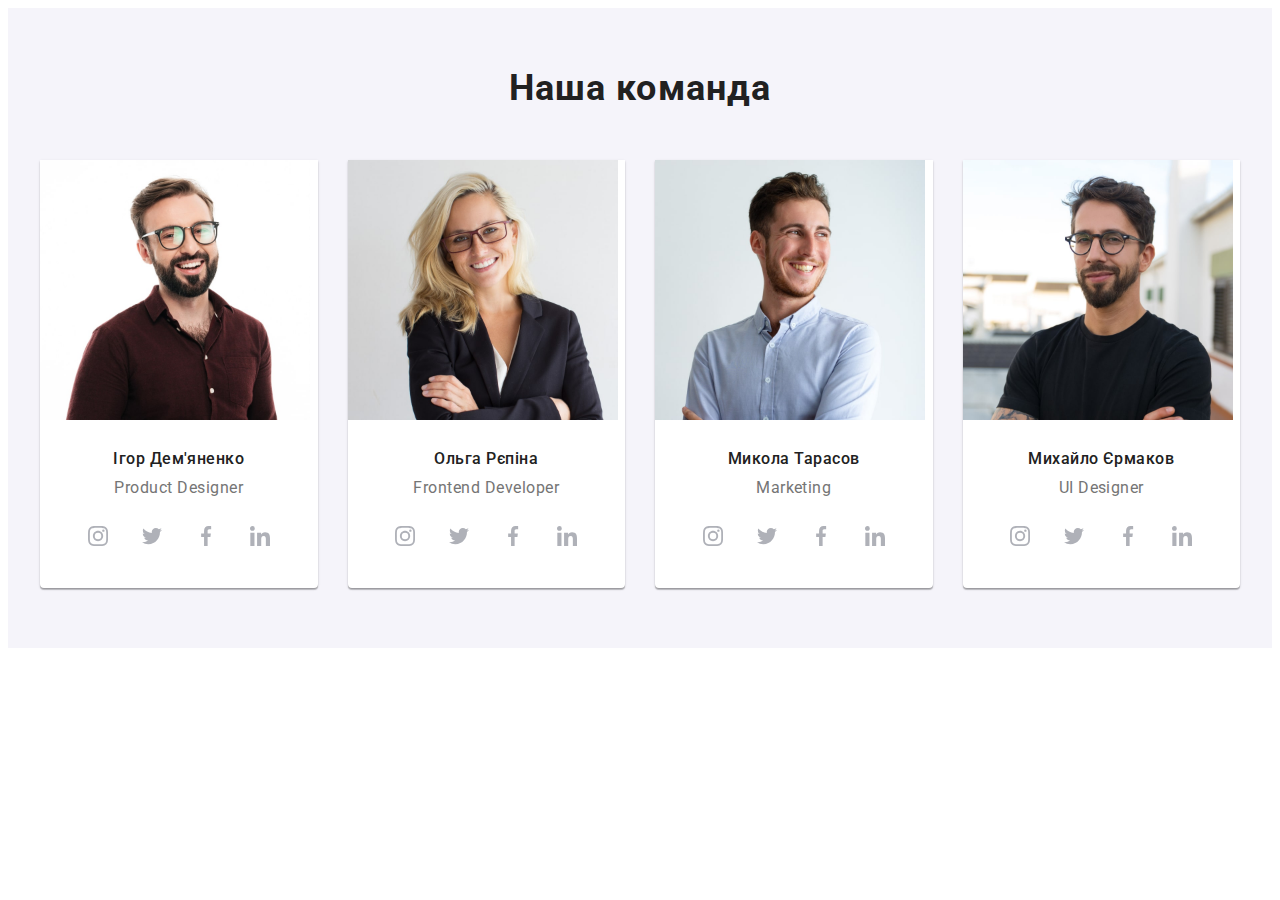
==== commit 1e385643: "..." ====
--- a/index.html
+++ b/index.html
@@ -17,7 +17,7 @@
 </head>
 <body>
     
-    <header> <!--Залоговок, шапка -->
+    <!-- <header> 
         <div class="container ">
             <nav class="main-header">
                 <a href="/" class="logo link"> <span>Web</span>Studio</a>
@@ -44,18 +44,18 @@
                     </li>
                 </ul>
         </div>
-    </header>
+    </header> -->
 
     
     <main> <!--Основний вміст сторінки -->
-           <section class="hero overley">
+           <!-- <section class="hero overley">
                 <div class="container">
                     <h1 class="hero-title">Ефективні рішення для вашого бізнесу</h1>
                     <button type="button" class="button" data-modal-open>Замовити послугу</button>
                 </div>
-            </section>
+            </section> -->
             
-            <section class="section">
+            <!-- <section class="section">
                 <div class="container">
                     <h2 class="visually-hidden">Пункти організації роботи</h2>
                     <ul class="feature-list">
@@ -80,9 +80,9 @@
                         </li>
                     </ul>
                 </div>
-            </section>
-
-            <section class="section section-work">
+            </section> -->
+
+            <!-- <section class="section section-work">
                 <div class="container">
                     <h2 class="picture">Чим ми займаємося</h2>
                         <ul class="card-set">
@@ -112,7 +112,7 @@
                             </li>
                         </ul>
                 </div>
-            </section>
+            </section> -->
 
             <section class="section-team section">
                 <div class="container">
@@ -259,7 +259,7 @@
                     </ul>
                 </div>
             </section>
-            <section class="section-customers section">
+            <!-- <section class="section-customers section">
                 <div class="container">
                     <h2 class="team">Постійні клієнти</h2>
                         <ul class="customers-list">
@@ -309,11 +309,11 @@
                         </ul>
 
                 </div>
-            </section>
+            </section> -->
     </main>
 
 
-    <footer class="footer"> <!-- Колонтитул -->
+    <!-- <footer class="footer"> 
         <div class="container div-footer">
             <div>
                 <a href="/" class="footer-logo link"> <span>Web</span>Studio</a>
@@ -374,7 +374,7 @@
             </div>
         </div>
        
-    </footer>
+    </footer> -->
 
     <div class="backdrop is-hidden" data-modal>
         <div class="modal">
--- a/css/main.min.css
+++ b/css/main.min.css
@@ -1 +1 @@
-p,h1,h2,h3,h4,h5,h6{margin:0px}ul,ol{margin:0px;padding:0}img{display:block;max-width:100%;height:auto}ul{list-style:none}body{color:var(--body-color);font-family:"Roboto",sans-serif}.container{width:1200px;padding-left:15px;padding-right:15px;margin-left:auto;margin-right:auto}span{color:var(--span-color)}header .container{display:flex;align-items:center}.main-header{display:flex}.site-nav{display:flex}.site-nav__item{margin-right:50px}.site-nav__item:last-child{margin-right:0}.site-nav__link{display:block;padding-top:32px;padding-bottom:32px;color:var(--main-nav-link-color);font-weight:500;font-size:14px;line-height:1.14;letter-spacing:.02em;text-decoration:none;transition-property:color;transition-duration:250ms;transition-timing-function:cubic-bezier(0.4, 0, 0.2, 1)}.site-nav__link:hover,.site-nav__link:focus{color:var(--span-color)}.site-nav__link.current{color:var(--span-color);position:relative}.site-nav__link.current::after{content:"";position:absolute;bottom:0;display:block;width:100%;height:4px;background:#2196f3;border-radius:2px}header{border-bottom:1px solid #ececec}.nav{display:flex;margin-left:auto}.nav .item{display:flex;margin-right:50px;margin-top:32px;margin-bottom:32px}.nav .item:last-child{margin-right:0}.site-contacts{display:flex;margin-left:auto}.site-contacts .site-contacts__item{display:flex;margin-right:50px;margin-top:32px;margin-bottom:32px}.site-contacts .site-contacts__item:last-child{margin-right:0}.site-contacts__mail{display:flex;align-items:center;color:var(--body-color);font-weight:500;font-size:14px;line-height:1.14;letter-spacing:.02em;transition-property:color;transition-duration:250ms;transition-timing-function:cubic-bezier(0.4, 0, 0.2, 1)}.site-contacts__mail:hover,.site-contacts__mail:focus{color:var(--span-color)}.site-contacts__tel{display:flex;align-items:center;color:var(--body-color);font-weight:500;font-size:14px;line-height:1.14;letter-spacing:.02em;transition-property:color;transition-duration:250ms;transition-timing-function:cubic-bezier(0.4, 0, 0.2, 1)}.site-contacts__tel:hover,.site-contacts__tel:focus{color:var(--span-color)}.envelope{margin-right:10px;fill:currentColor}.smartphone{margin-right:10px;fill:currentColor}.hero{padding:200px 0px;text-align:center;background-color:#2f303a}.overley{max-width:1600px;height:600px;margin-left:auto;margin-right:auto;background-image:linear-gradient(to right, rgba(47, 48, 58, 0.4), rgba(47, 48, 58, 0.4)),url(../images/Img-hero.jpg)}.hero-title{display:block;margin:auto;max-width:696px;margin-bottom:30px;color:var(--hero-title-color);font-weight:900;font-size:44px;line-height:1.36;text-align:center;letter-spacing:.06em;text-transform:uppercase}.button{border-radius:4px;padding:10px 32px;border:rgba(0,0,0,0);color:var(--hero-title-color);background-color:#2196f3;font-family:"Roboto";font-weight:700;font-size:16px;line-height:1.88;letter-spacing:.06em;cursor:pointer;box-shadow:0px 4px 4px rgba(0,0,0,.15);transition-property:background-color;transition-duration:250ms;transition-timing-function:cubic-bezier(0.4, 0, 0.2, 1)}.button:hover,.button:focus{background:#188ce8}.feature-list{display:flex;gap:30px}.feature-list .title-list:last-child{margin-right:0}.feature-list .title{margin-bottom:10px;color:var(--main-nav-link-color);font-weight:700;font-size:14px;line-height:1.14;letter-spacing:.03em;text-transform:uppercase}.feature-list p{font-size:14px;line-height:1.71;letter-spacing:.03em}.title-list::before{display:block;content:"";height:120px;width:270px;background-size:70px;background-repeat:no-repeat;background-position:center;background-color:#f5f4fa;margin-bottom:30px}.icon-antenna::before{background-image:url(../images/antenna\ 1.svg)}.icon-clok::before{background-image:url(../images/clock\ 1.svg)}.icon-diagram::before{background-image:url(../images/diagram\ 1.svg)}.icon-astronaut::before{background-image:url(../images/astronaut\ 1.svg)}.section-work{padding-top:0}.card-set{display:flex;margin-right:-30px;text-align:center}.card-set .card{flex-basis:calc(33.3333333333% - 30px);margin-right:30px}.card-set .card:last-child{margin-right:0}.picture{margin-bottom:50px;color:var(--main-nav-link-color);font-weight:700;font-size:36px;line-height:1.16;text-align:center;letter-spacing:.03em}.thumb{position:relative}.product-actions{position:absolute;bottom:0;width:370px;height:70px;background:rgba(47,48,58,.8)}.product-actions p{font-weight:700;font-size:14px;line-height:16px;text-align:center;letter-spacing:.03em;color:#fff;margin-top:27px}.team-list{display:flex}.team-card{width:270px;margin-right:30px}.team-card:nth-child(4n){margin-right:0}.section-team{background:#f5f4fa}.team-list>li{background:#fff;box-shadow:0px 1px 3px rgba(0,0,0,.12),0px 1px 1px rgba(0,0,0,.14),0px 2px 1px rgba(0,0,0,.2);border-radius:0px 0px 4px 4px}.team{margin-bottom:50px;color:var(--main-nav-link-color);font-weight:700;font-size:36px;line-height:1.16;text-align:center;letter-spacing:.03em}.team-names{padding-top:30px;padding-bottom:30px}.team-member{margin-bottom:10px;color:var(--main-nav-link-color);font-weight:500;font-size:16px;line-height:1.18;text-align:center;letter-spacing:.03em}.team-list p{font-size:16px;line-height:1.18;text-align:center;letter-spacing:.03em}.soc-list{margin-top:16px;display:flex;justify-content:center;align-items:center}.soc-items{width:44px;height:44px}.soc-link{width:100%;height:100%;background-color:#fff;display:flex;border-radius:50%;justify-content:center;align-items:center;color:#afb1b8;transition-property:background-color,color,fill;transition-duration:250ms;transition-timing-function:cubic-bezier(0.4, 0, 0.2, 1)}.soc-link:hover{background-color:#2196f3;fill:#fff}.soc-link{fill:currentColor}.soc-items:not(:last-child){margin-right:10px}.customers-list{display:flex;justify-content:center;align-items:center}.customers-items{width:170px;height:92px;margin-right:30px}.customers-items:nth-child(6){margin-right:0px}.customers-link{width:100%;height:100%;display:flex;justify-content:center;align-items:center;fill:#afb1b8;border:1px solid #afb1b8;border-radius:4px;transition-property:fill;transition-duration:250ms;transition-timing-function:cubic-bezier(0.4, 0, 0.2, 1)}.customers-link:hover{fill:#2196f3}.customers-link:hover,.customers-link:focus{border:1px solid #2196f3}.logo{display:flex;margin:24px 93px 25px 0;color:var(--logo-color);font-family:"Raleway";font-weight:700;font-size:26px;line-height:1.19;letter-spacing:.03em}.section{padding-top:94px;padding-bottom:94px}address .link{display:block}.footer{padding-top:60px;padding-bottom:60px;background:#2f303a}.footer-logo{display:flex;margin-bottom:20px;color:var(--hero-title-color);font-family:"Raleway";font-weight:700;font-size:26px;line-height:1.19;letter-spacing:.03em}.link-addres{color:var(--hero-title-color);font-style:normal;font-weight:400;font-size:14px;line-height:1.71;letter-spacing:.03em;transition-property:color;transition-duration:250ms;transition-timing-function:cubic-bezier(0.4, 0, 0.2, 1)}.link-addres:hover,.link-addres:focus{color:var(--span-color)}.address-link{margin-bottom:9px}.address-link:last-child{margin-bottom:0}.link-mail{color:var(--link-mail-color);font-style:normal;font-weight:400;font-size:14px;line-height:1.71;letter-spacing:.03em;transition-property:color;transition-duration:250ms;transition-timing-function:cubic-bezier(0.4, 0, 0.2, 1)}.link-mail:hover,.link-mail:focus{color:var(--span-color)}.link-tel{color:var(--link-tel-color);font-style:normal;font-weight:400;font-size:14px;line-height:1.71;letter-spacing:.03em;transition-property:color;transition-duration:250ms;transition-timing-function:cubic-bezier(0.4, 0, 0.2, 1)}.link-tel:hover,.link-tel:focus{color:var(--span-color)}.div-footer{display:flex;align-items:baseline}.join{margin-left:70px}.join-soc{font-size:14px;line-height:16px;letter-spacing:.03em;text-transform:uppercase;margin-bottom:20px;color:#fff}.soc-list-join{display:flex;justify-content:center;align-items:center}.soc-items-join{width:44px;height:44px}.soc-link-join{width:100%;height:100%;background:rgba(255,255,255,.1);display:flex;border-radius:50%;justify-content:center;align-items:center;color:#fff;transition-property:background,color;transition-duration:250ms;transition-timing-function:cubic-bezier(0.4, 0, 0.2, 1)}.soc-link-join:hover{background-color:#2196f3;fill:#fff}.soc-link-join{fill:currentColor}.soc-items-join:not(:last-child){margin-right:10px}.forma{margin-left:auto}.form-bottom{display:block;margin-top:0em}.form-text{font-size:14px;line-height:1.14;letter-spacing:.03em;text-transform:uppercase;margin-bottom:20px;color:#fff}.forma-email{display:flex;align-items:center}.forma-email-input{width:358px;height:50px;padding-left:16px;font-size:16px;line-height:1.25;cursor:pointer;border:1px solid rgba(255,255,255,.3);transition:filter 250ms cubic-bezier(0.4, 0, 0.2, 1);background-color:#2f303a;color:rgba(255,255,255,.6)}.forma-button-submit{display:flex;width:200px;height:50px;background:#2196f3;box-shadow:0px 4px 4px rgba(0,0,0,.15);border-radius:4px;border:none;margin-left:12px;align-items:center;justify-content:center;cursor:pointer;transition:box-shadow 250ms cubic-bezier(0.4, 0, 0.2, 1)}.filter{display:flex;justify-content:center;margin-bottom:50px}.filter .filter__list+.filter__list{margin-left:8px}.filter__but{display:flex;border-radius:4px;padding:6px 22px;border:rgba(0,0,0,0);color:var(--main-nav-link-color);background:#f5f4fa;font-family:"Roboto";font-weight:500;font-size:16px;line-height:1.62;cursor:pointer;transition-property:background,color,box-shadow;transition-duration:250ms;transition-timing-function:cubic-bezier(0.4, 0, 0.2, 1)}.filter__but:hover,.filter__but:focus{color:#fff;background:#2196f3;box-shadow:0px 3px 1px rgba(0,0,0,.1),0px 1px 2px rgba(0,0,0,.08),0px 2px 2px rgba(0,0,0,.12);border-radius:4px}.net{display:flex;flex-wrap:wrap}.net-element{width:calc((100% - 60px)/3);margin-right:30px;margin-bottom:30px}.net-element:nth-child(3n){margin-right:0}.net-element:nth-last-child(-n+3){margin-bottom:0}.title-element{margin:20px 24px 20px 24px}.portfolio-link{display:block;transition-property:box-shadow;transition-duration:250ms;transition-timing-function:cubic-bezier(0.4, 0, 0.2, 1)}.portfolio-link:hover,.portfolio-link:focus{box-shadow:0px 1px 1px rgba(0,0,0,.12),0px 4px 4px rgba(0,0,0,.06),1px 4px 6px rgba(0,0,0,.16)}.project-description{padding:20px 24px;border-left:1px solid #eee;border-right:1px solid #eee;border-bottom:1px solid #eee}.project{margin-bottom:4px;color:var(--main-nav-link-color);font-weight:700;font-size:18px;line-height:2;letter-spacing:.06em}.description{color:var(--body-color);font-size:16px;line-height:1.88;letter-spacing:.03em}.portfolio-thumb{position:relative;overflow:hidden}.overlay{position:absolute;top:0;left:0;width:100%;height:100%;padding-top:63px;padding-right:24px;padding-left:24px;background:rgba(33,150,243,.9);transform:translateY(100%);transition:transform 250ms cubic-bezier(0.4, 0, 0.2, 1)}.net-element:hover .overlay{transform:translateY(0)}.overlay p{font-size:18px;line-height:1.56;letter-spacing:.03em;color:#fff}.link{text-decoration:none}.visually-hidden{position:absolute;width:1px;height:1px;margin:-1px;border:0;padding:0;white-space:nowrap;overflow:hidden}:root{--body-color: #757575;--span-color: #2196F3;--logo-color: #000000;--main-nav-link-color: #212121;--hero-title-color: #FFFFFF;--link-mail-color: rgba(255, 255, 255, 0.6);--link-tel-color: rgba(255, 255, 255, 0.6)}.forma-button-text{font-size:16px;line-height:1.88;align-items:center;text-align:center;letter-spacing:.06em;color:#fff}.forma-icon{margin-left:10px;width:24px;height:24px}.backdrop{position:fixed;top:0;left:0;width:100%;height:100%;background:rgba(0,0,0,.2);transition-property:background,opacity;transition-duration:250ms;transition-timing-function:cubic-bezier(0.4, 0, 0.2, 1)}.backdrop.is-hidden{opacity:0;pointer-events:none}.modal{position:absolute;top:50%;left:50%;transform:translate(-50%, -50%);min-height:581px;min-width:528px;background:#fff;box-shadow:0px 1px 3px rgba(0,0,0,.12),0px 1px 1px rgba(0,0,0,.14),0px 2px 1px rgba(0,0,0,.2);border-radius:4px;transition-property:background,opacity,box-shadow;transition-duration:250ms;transition-timing-function:cubic-bezier(0.4, 0, 0.2, 1)}.icon-close{position:absolute;top:50%;left:50%;transform:translate(-50%, -50%);width:18px;height:18px}.close{position:absolute;width:30px;height:30px;right:8px;top:8px;padding:0;border-radius:50%;cursor:pointer;background:#fff;border:1px solid rgba(0,0,0,.1);transition:fill 250ms cubic-bezier(0.4, 0, 0.2, 1)}.close:hover{fill:#2196f3}.form-modal{padding:40px}.title-modal{font-size:20px;line-height:1.15;text-align:center;letter-spacing:.03em;color:#212121;margin-bottom:12px}.form-field{display:flex;flex-direction:column;margin-bottom:28px}.form-field label{margin-bottom:4px;font-size:12px;line-height:1.17;letter-spacing:.01em}.form-field input{display:inline-block;width:448px;height:40px;padding:0 0 0 40px;outline:none;border:1px solid rgba(33,33,33,.2);border-radius:4px;cursor:pointer;transition:border-color 250ms cubic-bezier(0.4, 0, 0.2, 1)}.form-field input:focus{border-color:#2196f3}.form-field input:focus+svg{fill:#2196f3}.form-field input::-moz-placeholder{font-size:12px;line-height:1.17;letter-spacing:.01em;color:rgba(117,117,117,.5)}.form-field input:-ms-input-placeholder{font-size:12px;line-height:1.17;letter-spacing:.01em;color:rgba(117,117,117,.5)}.form-field input::placeholder{font-size:12px;line-height:1.17;letter-spacing:.01em;color:rgba(117,117,117,.5)}input,textarea{padding-top:12px;padding-left:16px;padding-right:16px;padding-bottom:12px;font-family:inherit;font-size:inherit}.comment{display:block;width:448px;height:120px;outline:none;cursor:pointer;resize:none;border:1px solid rgba(33,33,33,.2);border-radius:4px;transition:border 250ms cubic-bezier(0.4, 0, 0.2, 1)}.form-field textarea:focus{border-color:#2196f3}.modal-politic-label{display:flex;align-items:center;font-size:14px;line-height:1.71;letter-spacing:.03em;color:#757575}.modal-politic-label::before{content:"";width:16px;height:16px;border:2px solid #131111;margin-right:7px}.modal-politic-check:checked+label::before{border:none;background-repeat:no-repeat;background-image:url(../images/check.svg);background-position:center;background-color:#2196f3;border-radius:2px}.form-field-check{display:flex;justify-content:center;margin-bottom:30px;margin-top:20px}.form-field-check .visually-hidden{position:absolute;width:1px;height:1px;margin:-1px;border:0;padding:0;white-space:nowrap;overflow:hidden}.a-modal{color:#2196f3}.form-submit{display:flex;justify-content:center}.submit-button{font-size:16px;line-height:1.88;align-items:center;text-align:center;letter-spacing:.06em;color:#fff;width:200px;height:50px;left:700px;top:712px;cursor:pointer;border-style:none;background:#2196f3;box-shadow:0px 4px 4px rgba(0,0,0,.15);border-radius:4px}.submit-button:hover,.submit-button:focus{background-color:#1976d2}.modal-input-wrapper{position:relative}.icon-modal{position:absolute;top:50%;left:12px;transform:translateY(-50%)}/*# sourceMappingURL=main.min.css.map */+p,h1,h2,h3,h4,h5,h6{margin:0px}ul,ol{margin:0px;padding:0}img{display:block;max-width:100%;height:auto}ul{list-style:none}body{color:var(--body-color);font-family:"Roboto",sans-serif}.container{padding-left:15px;padding-right:15px;margin-left:auto;margin-right:auto}@media screen and (min-width: 480px){.container{width:480px}}@media screen and (min-width: 768px){.container{width:768px}}@media screen and (min-width: 1200px){.container{width:1200px}}span{color:var(--span-color)}header .container{display:flex;align-items:center}.main-header{display:flex}.site-nav{display:flex}.site-nav__item{margin-right:50px}.site-nav__item:last-child{margin-right:0}.site-nav__link{display:block;padding-top:32px;padding-bottom:32px;color:var(--main-nav-link-color);font-weight:500;font-size:14px;line-height:1.14;letter-spacing:.02em;text-decoration:none;transition-property:color;transition-duration:250ms;transition-timing-function:cubic-bezier(0.4, 0, 0.2, 1)}.site-nav__link:hover,.site-nav__link:focus{color:var(--span-color)}.site-nav__link.current{color:var(--span-color);position:relative}.site-nav__link.current::after{content:"";position:absolute;bottom:0;display:block;width:100%;height:4px;background:#2196f3;border-radius:2px}header{border-bottom:1px solid #ececec}.nav{display:flex;margin-left:auto}.nav .item{display:flex;margin-right:50px;margin-top:32px;margin-bottom:32px}.nav .item:last-child{margin-right:0}.site-contacts{display:flex;margin-left:auto}.site-contacts .site-contacts__item{display:flex;margin-right:50px;margin-top:32px;margin-bottom:32px}.site-contacts .site-contacts__item:last-child{margin-right:0}.site-contacts__mail{display:flex;align-items:center;color:var(--body-color);font-weight:500;font-size:14px;line-height:1.14;letter-spacing:.02em;transition-property:color;transition-duration:250ms;transition-timing-function:cubic-bezier(0.4, 0, 0.2, 1)}.site-contacts__mail:hover,.site-contacts__mail:focus{color:var(--span-color)}.site-contacts__tel{display:flex;align-items:center;color:var(--body-color);font-weight:500;font-size:14px;line-height:1.14;letter-spacing:.02em;transition-property:color;transition-duration:250ms;transition-timing-function:cubic-bezier(0.4, 0, 0.2, 1)}.site-contacts__tel:hover,.site-contacts__tel:focus{color:var(--span-color)}.envelope{margin-right:10px;fill:currentColor}.smartphone{margin-right:10px;fill:currentColor}.hero{padding:200px 0px;text-align:center;background-color:#2f303a}.overley{max-width:1600px;height:600px;margin-left:auto;margin-right:auto;background-image:linear-gradient(to right, rgba(47, 48, 58, 0.4), rgba(47, 48, 58, 0.4)),url(../images/Img-hero.jpg)}.hero-title{display:block;margin:auto;max-width:696px;margin-bottom:30px;color:var(--hero-title-color);font-weight:900;font-size:44px;line-height:1.36;text-align:center;letter-spacing:.06em;text-transform:uppercase}.button{border-radius:4px;padding:10px 32px;border:rgba(0,0,0,0);color:var(--hero-title-color);background-color:#2196f3;font-family:"Roboto";font-weight:700;font-size:16px;line-height:1.88;letter-spacing:.06em;cursor:pointer;box-shadow:0px 4px 4px rgba(0,0,0,.15);transition-property:background-color;transition-duration:250ms;transition-timing-function:cubic-bezier(0.4, 0, 0.2, 1)}.button:hover,.button:focus{background:#188ce8}.feature-list{display:block}@media screen and (min-width: 768px){.feature-list{display:flex;flex-wrap:wrap}}.feature-list .title{margin-bottom:10px;color:var(--main-nav-link-color);font-weight:700;font-size:14px;line-height:1.14;letter-spacing:.03em;text-transform:uppercase}@media screen and (min-width: 768px){.title-list{width:calc((100% - 60px)/2)}}@media screen and (min-width: 1200px){.title-list{width:calc((100% - 15px)/4)}}.feature-list p{display:block;font-size:14px;line-height:1.71;letter-spacing:.03em}.title-list::before{display:block;content:"";height:120px;width:270px;background-size:70px;background-repeat:no-repeat;background-position:center;background-color:#f5f4fa;margin-bottom:30px}.icon-antenna::before{background-image:url(../images/antenna\ 1.svg)}.icon-clok::before{background-image:url(../images/clock\ 1.svg)}.icon-diagram::before{background-image:url(../images/diagram\ 1.svg)}.icon-astronaut::before{background-image:url(../images/astronaut\ 1.svg)}@media screen and (max-width: 1199px){.section-work{display:none}}.section-work{padding-top:0}.card-set{display:flex;margin-right:-30px;text-align:center}.card-set .card{flex-basis:calc(33.3333333333% - 30px);margin-right:30px}.card-set .card:last-child{margin-right:0}.picture{margin-bottom:50px;color:var(--main-nav-link-color);font-weight:700;font-size:36px;line-height:1.16;text-align:center;letter-spacing:.03em}.thumb{position:relative}.product-actions{position:absolute;bottom:0;width:370px;height:70px;background:rgba(47,48,58,.8)}.product-actions p{font-weight:700;font-size:14px;line-height:16px;text-align:center;letter-spacing:.03em;color:#fff;margin-top:27px}.team-list{display:flex}.team-card{width:270px;margin-right:30px}.team-card:nth-child(4n){margin-right:0}@media screen and (min-width: 768px){.team-card{flex-basis:calc(50% - 15px);justify-content:center}}@media screen and (min-width: 1200px){.team-card{width:270px;margin-right:30px}.team-card:nth-child(4n){margin-right:0}}.section-team{background:#f5f4fa}.team-list>li{background:#fff;box-shadow:0px 1px 3px rgba(0,0,0,.12),0px 1px 1px rgba(0,0,0,.14),0px 2px 1px rgba(0,0,0,.2);border-radius:0px 0px 4px 4px}.team{margin-bottom:50px;color:var(--main-nav-link-color);font-weight:700;font-size:36px;line-height:1.16;text-align:center;letter-spacing:.03em}.team-names{padding-top:30px;padding-bottom:30px}.team-member{margin-bottom:10px;color:var(--main-nav-link-color);font-weight:500;font-size:16px;line-height:1.18;text-align:center;letter-spacing:.03em}.team-list p{font-size:16px;line-height:1.18;text-align:center;letter-spacing:.03em}.soc-list{margin-top:16px;display:flex;justify-content:center;align-items:center}.soc-items{width:44px;height:44px}.soc-link{width:100%;height:100%;background-color:#fff;display:flex;border-radius:50%;justify-content:center;align-items:center;color:#afb1b8;transition-property:background-color,color,fill;transition-duration:250ms;transition-timing-function:cubic-bezier(0.4, 0, 0.2, 1)}.soc-link:hover{background-color:#2196f3;fill:#fff}.soc-link{fill:currentColor}.soc-items:not(:last-child){margin-right:10px}.customers-list{display:flex;justify-content:center;align-items:center}.customers-items{width:170px;height:92px;margin-right:30px}.customers-items:nth-child(6){margin-right:0px}.customers-link{width:100%;height:100%;display:flex;justify-content:center;align-items:center;fill:#afb1b8;border:1px solid #afb1b8;border-radius:4px;transition-property:fill;transition-duration:250ms;transition-timing-function:cubic-bezier(0.4, 0, 0.2, 1)}.customers-link:hover{fill:#2196f3}.customers-link:hover,.customers-link:focus{border:1px solid #2196f3}.logo{display:flex;margin:24px 93px 25px 0;color:var(--logo-color);font-family:"Raleway";font-weight:700;font-size:26px;line-height:1.19;letter-spacing:.03em}.section{padding-top:94px;padding-bottom:94px}@media screen and (min-width: 768px){.section{padding-top:60px;padding-bottom:60px}}address .link{display:block}.footer{padding-top:60px;padding-bottom:60px;background:#2f303a}.footer-logo{display:flex;margin-bottom:20px;color:var(--hero-title-color);font-family:"Raleway";font-weight:700;font-size:26px;line-height:1.19;letter-spacing:.03em}.link-addres{color:var(--hero-title-color);font-style:normal;font-weight:400;font-size:14px;line-height:1.71;letter-spacing:.03em;transition-property:color;transition-duration:250ms;transition-timing-function:cubic-bezier(0.4, 0, 0.2, 1)}.link-addres:hover,.link-addres:focus{color:var(--span-color)}.address-link{margin-bottom:9px}.address-link:last-child{margin-bottom:0}.link-mail{color:var(--link-mail-color);font-style:normal;font-weight:400;font-size:14px;line-height:1.71;letter-spacing:.03em;transition-property:color;transition-duration:250ms;transition-timing-function:cubic-bezier(0.4, 0, 0.2, 1)}.link-mail:hover,.link-mail:focus{color:var(--span-color)}.link-tel{color:var(--link-tel-color);font-style:normal;font-weight:400;font-size:14px;line-height:1.71;letter-spacing:.03em;transition-property:color;transition-duration:250ms;transition-timing-function:cubic-bezier(0.4, 0, 0.2, 1)}.link-tel:hover,.link-tel:focus{color:var(--span-color)}.div-footer{display:flex;align-items:baseline}.join{margin-left:70px}.join-soc{font-size:14px;line-height:16px;letter-spacing:.03em;text-transform:uppercase;margin-bottom:20px;color:#fff}.soc-list-join{display:flex;justify-content:center;align-items:center}.soc-items-join{width:44px;height:44px}.soc-link-join{width:100%;height:100%;background:rgba(255,255,255,.1);display:flex;border-radius:50%;justify-content:center;align-items:center;color:#fff;transition-property:background,color;transition-duration:250ms;transition-timing-function:cubic-bezier(0.4, 0, 0.2, 1)}.soc-link-join:hover{background-color:#2196f3;fill:#fff}.soc-link-join{fill:currentColor}.soc-items-join:not(:last-child){margin-right:10px}.forma{margin-left:auto}.form-bottom{display:block;margin-top:0em}.form-text{font-size:14px;line-height:1.14;letter-spacing:.03em;text-transform:uppercase;margin-bottom:20px;color:#fff}.forma-email{display:flex;align-items:center}.forma-email-input{width:358px;height:50px;padding-left:16px;font-size:16px;line-height:1.25;cursor:pointer;border:1px solid rgba(255,255,255,.3);transition:filter 250ms cubic-bezier(0.4, 0, 0.2, 1);background-color:#2f303a;color:rgba(255,255,255,.6)}.forma-button-submit{display:flex;width:200px;height:50px;background:#2196f3;box-shadow:0px 4px 4px rgba(0,0,0,.15);border-radius:4px;border:none;margin-left:12px;align-items:center;justify-content:center;cursor:pointer;transition:box-shadow 250ms cubic-bezier(0.4, 0, 0.2, 1)}.filter{display:flex;justify-content:center;margin-bottom:50px}.filter .filter__list+.filter__list{margin-left:8px}.filter__but{display:flex;border-radius:4px;padding:6px 22px;border:rgba(0,0,0,0);color:var(--main-nav-link-color);background:#f5f4fa;font-family:"Roboto";font-weight:500;font-size:16px;line-height:1.62;cursor:pointer;transition-property:background,color,box-shadow;transition-duration:250ms;transition-timing-function:cubic-bezier(0.4, 0, 0.2, 1)}.filter__but:hover,.filter__but:focus{color:#fff;background:#2196f3;box-shadow:0px 3px 1px rgba(0,0,0,.1),0px 1px 2px rgba(0,0,0,.08),0px 2px 2px rgba(0,0,0,.12);border-radius:4px}.net{display:flex;flex-wrap:wrap}.net-element{width:calc((100% - 60px)/3);margin-right:30px;margin-bottom:30px}.net-element:nth-child(3n){margin-right:0}.net-element:nth-last-child(-n+3){margin-bottom:0}.title-element{margin:20px 24px 20px 24px}.portfolio-link{display:block;transition-property:box-shadow;transition-duration:250ms;transition-timing-function:cubic-bezier(0.4, 0, 0.2, 1)}.portfolio-link:hover,.portfolio-link:focus{box-shadow:0px 1px 1px rgba(0,0,0,.12),0px 4px 4px rgba(0,0,0,.06),1px 4px 6px rgba(0,0,0,.16)}.project-description{padding:20px 24px;border-left:1px solid #eee;border-right:1px solid #eee;border-bottom:1px solid #eee}.project{margin-bottom:4px;color:var(--main-nav-link-color);font-weight:700;font-size:18px;line-height:2;letter-spacing:.06em}.description{color:var(--body-color);font-size:16px;line-height:1.88;letter-spacing:.03em}.portfolio-thumb{position:relative;overflow:hidden}.overlay{position:absolute;top:0;left:0;width:100%;height:100%;padding-top:63px;padding-right:24px;padding-left:24px;background:rgba(33,150,243,.9);transform:translateY(100%);transition:transform 250ms cubic-bezier(0.4, 0, 0.2, 1)}.net-element:hover .overlay{transform:translateY(0)}.overlay p{font-size:18px;line-height:1.56;letter-spacing:.03em;color:#fff}.link{text-decoration:none}.visually-hidden{position:absolute;width:1px;height:1px;margin:-1px;border:0;padding:0;white-space:nowrap;overflow:hidden}:root{--body-color: #757575;--span-color: #2196F3;--logo-color: #000000;--main-nav-link-color: #212121;--hero-title-color: #FFFFFF;--link-mail-color: rgba(255, 255, 255, 0.6);--link-tel-color: rgba(255, 255, 255, 0.6)}.forma-button-text{font-size:16px;line-height:1.88;align-items:center;text-align:center;letter-spacing:.06em;color:#fff}.forma-icon{margin-left:10px;width:24px;height:24px}.backdrop{position:fixed;top:0;left:0;width:100%;height:100%;background:rgba(0,0,0,.2);transition-property:background,opacity;transition-duration:250ms;transition-timing-function:cubic-bezier(0.4, 0, 0.2, 1)}.backdrop.is-hidden{opacity:0;pointer-events:none}.modal{position:absolute;top:50%;left:50%;transform:translate(-50%, -50%);min-height:581px;min-width:528px;background:#fff;box-shadow:0px 1px 3px rgba(0,0,0,.12),0px 1px 1px rgba(0,0,0,.14),0px 2px 1px rgba(0,0,0,.2);border-radius:4px;transition-property:background,opacity,box-shadow;transition-duration:250ms;transition-timing-function:cubic-bezier(0.4, 0, 0.2, 1)}.icon-close{position:absolute;top:50%;left:50%;transform:translate(-50%, -50%);width:18px;height:18px}.close{position:absolute;width:30px;height:30px;right:8px;top:8px;padding:0;border-radius:50%;cursor:pointer;background:#fff;border:1px solid rgba(0,0,0,.1);transition:fill 250ms cubic-bezier(0.4, 0, 0.2, 1)}.close:hover{fill:#2196f3}.form-modal{padding:40px}.title-modal{font-size:20px;line-height:1.15;text-align:center;letter-spacing:.03em;color:#212121;margin-bottom:12px}.form-field{display:flex;flex-direction:column;margin-bottom:28px}.form-field label{margin-bottom:4px;font-size:12px;line-height:1.17;letter-spacing:.01em}.form-field input{display:inline-block;width:448px;height:40px;padding:0 0 0 40px;outline:none;border:1px solid rgba(33,33,33,.2);border-radius:4px;cursor:pointer;transition:border-color 250ms cubic-bezier(0.4, 0, 0.2, 1)}.form-field input:focus{border-color:#2196f3}.form-field input:focus+svg{fill:#2196f3}.form-field input::-moz-placeholder{font-size:12px;line-height:1.17;letter-spacing:.01em;color:rgba(117,117,117,.5)}.form-field input:-ms-input-placeholder{font-size:12px;line-height:1.17;letter-spacing:.01em;color:rgba(117,117,117,.5)}.form-field input::placeholder{font-size:12px;line-height:1.17;letter-spacing:.01em;color:rgba(117,117,117,.5)}input,textarea{padding-top:12px;padding-left:16px;padding-right:16px;padding-bottom:12px;font-family:inherit;font-size:inherit}.comment{display:block;width:448px;height:120px;outline:none;cursor:pointer;resize:none;border:1px solid rgba(33,33,33,.2);border-radius:4px;transition:border 250ms cubic-bezier(0.4, 0, 0.2, 1)}.form-field textarea:focus{border-color:#2196f3}.modal-politic-label{display:flex;align-items:center;font-size:14px;line-height:1.71;letter-spacing:.03em;color:#757575}.modal-politic-label::before{content:"";width:16px;height:16px;border:2px solid #131111;margin-right:7px}.modal-politic-check:checked+label::before{border:none;background-repeat:no-repeat;background-image:url(../images/check.svg);background-position:center;background-color:#2196f3;border-radius:2px}.form-field-check{display:flex;justify-content:center;margin-bottom:30px;margin-top:20px}.form-field-check .visually-hidden{position:absolute;width:1px;height:1px;margin:-1px;border:0;padding:0;white-space:nowrap;overflow:hidden}.a-modal{color:#2196f3}.form-submit{display:flex;justify-content:center}.submit-button{font-size:16px;line-height:1.88;align-items:center;text-align:center;letter-spacing:.06em;color:#fff;width:200px;height:50px;left:700px;top:712px;cursor:pointer;border-style:none;background:#2196f3;box-shadow:0px 4px 4px rgba(0,0,0,.15);border-radius:4px}.submit-button:hover,.submit-button:focus{background-color:#1976d2}.modal-input-wrapper{position:relative}.icon-modal{position:absolute;top:50%;left:12px;transform:translateY(-50%)}/*# sourceMappingURL=main.min.css.map */